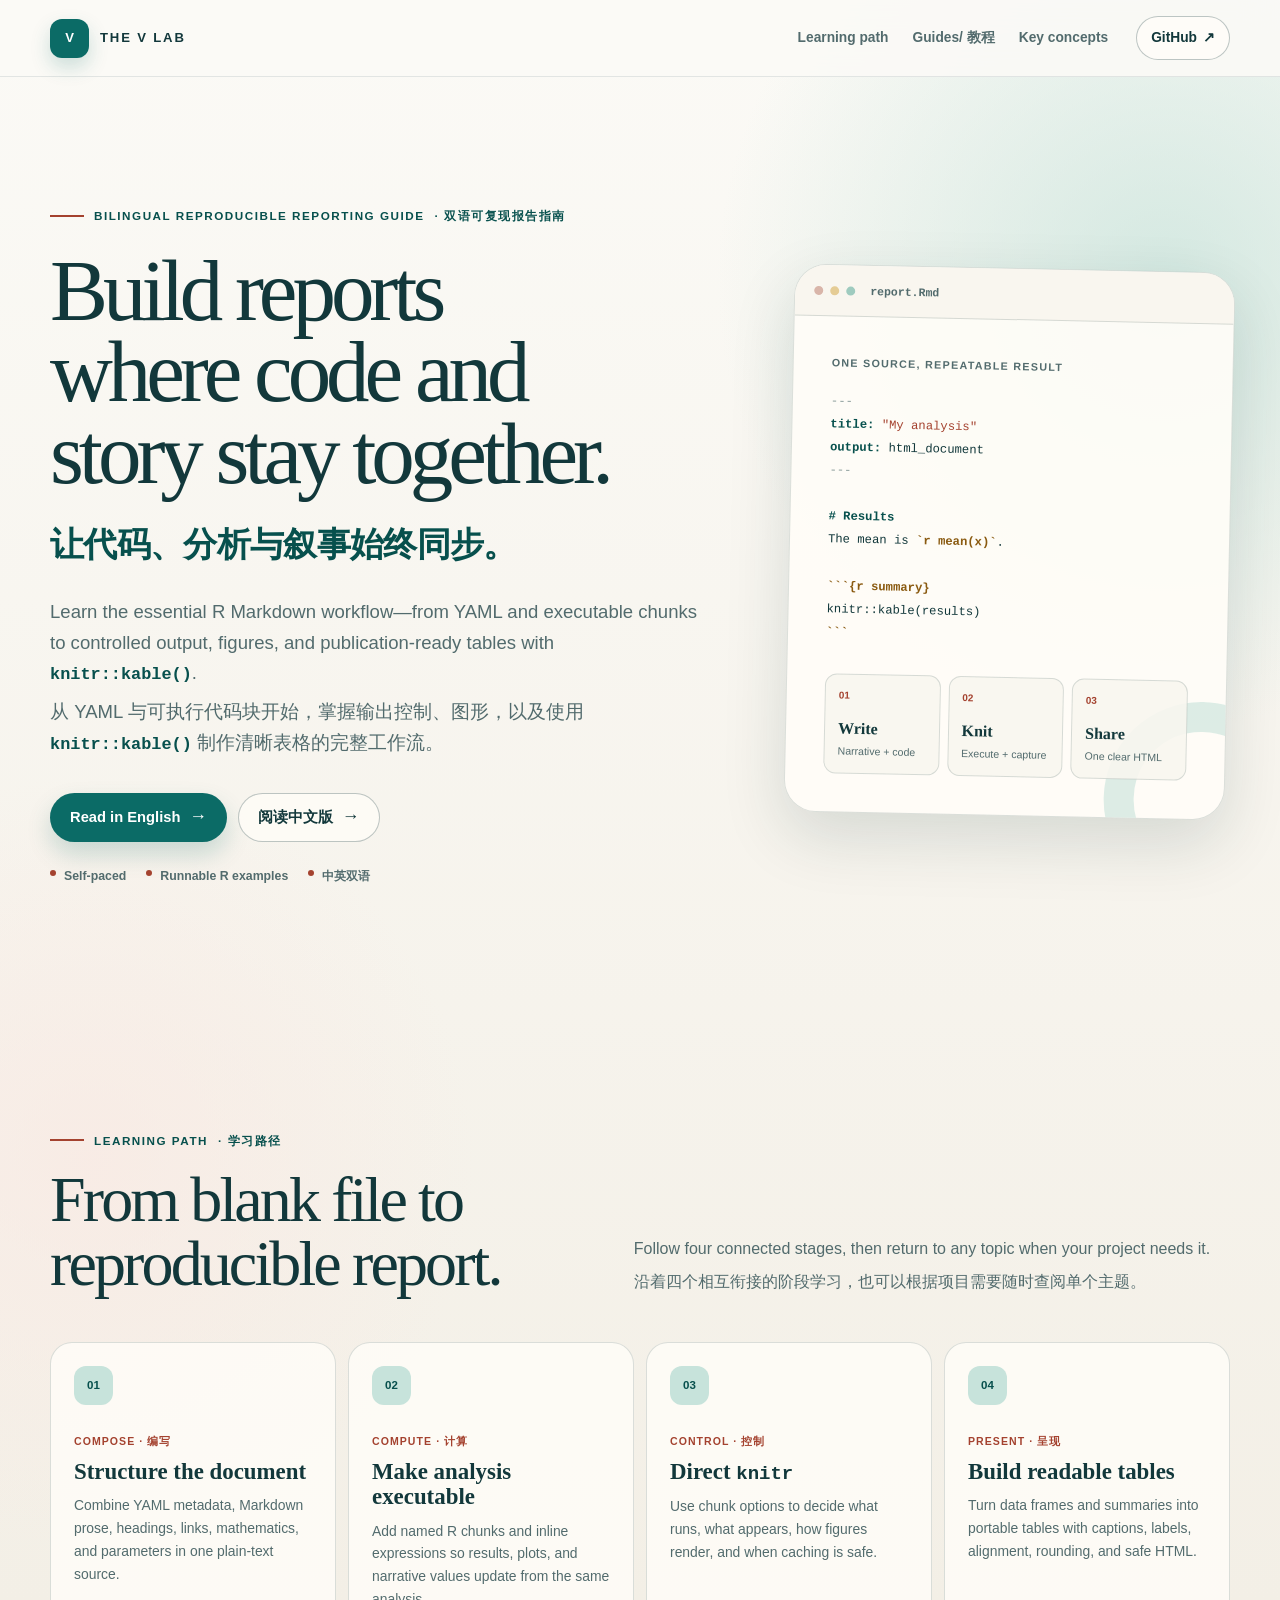
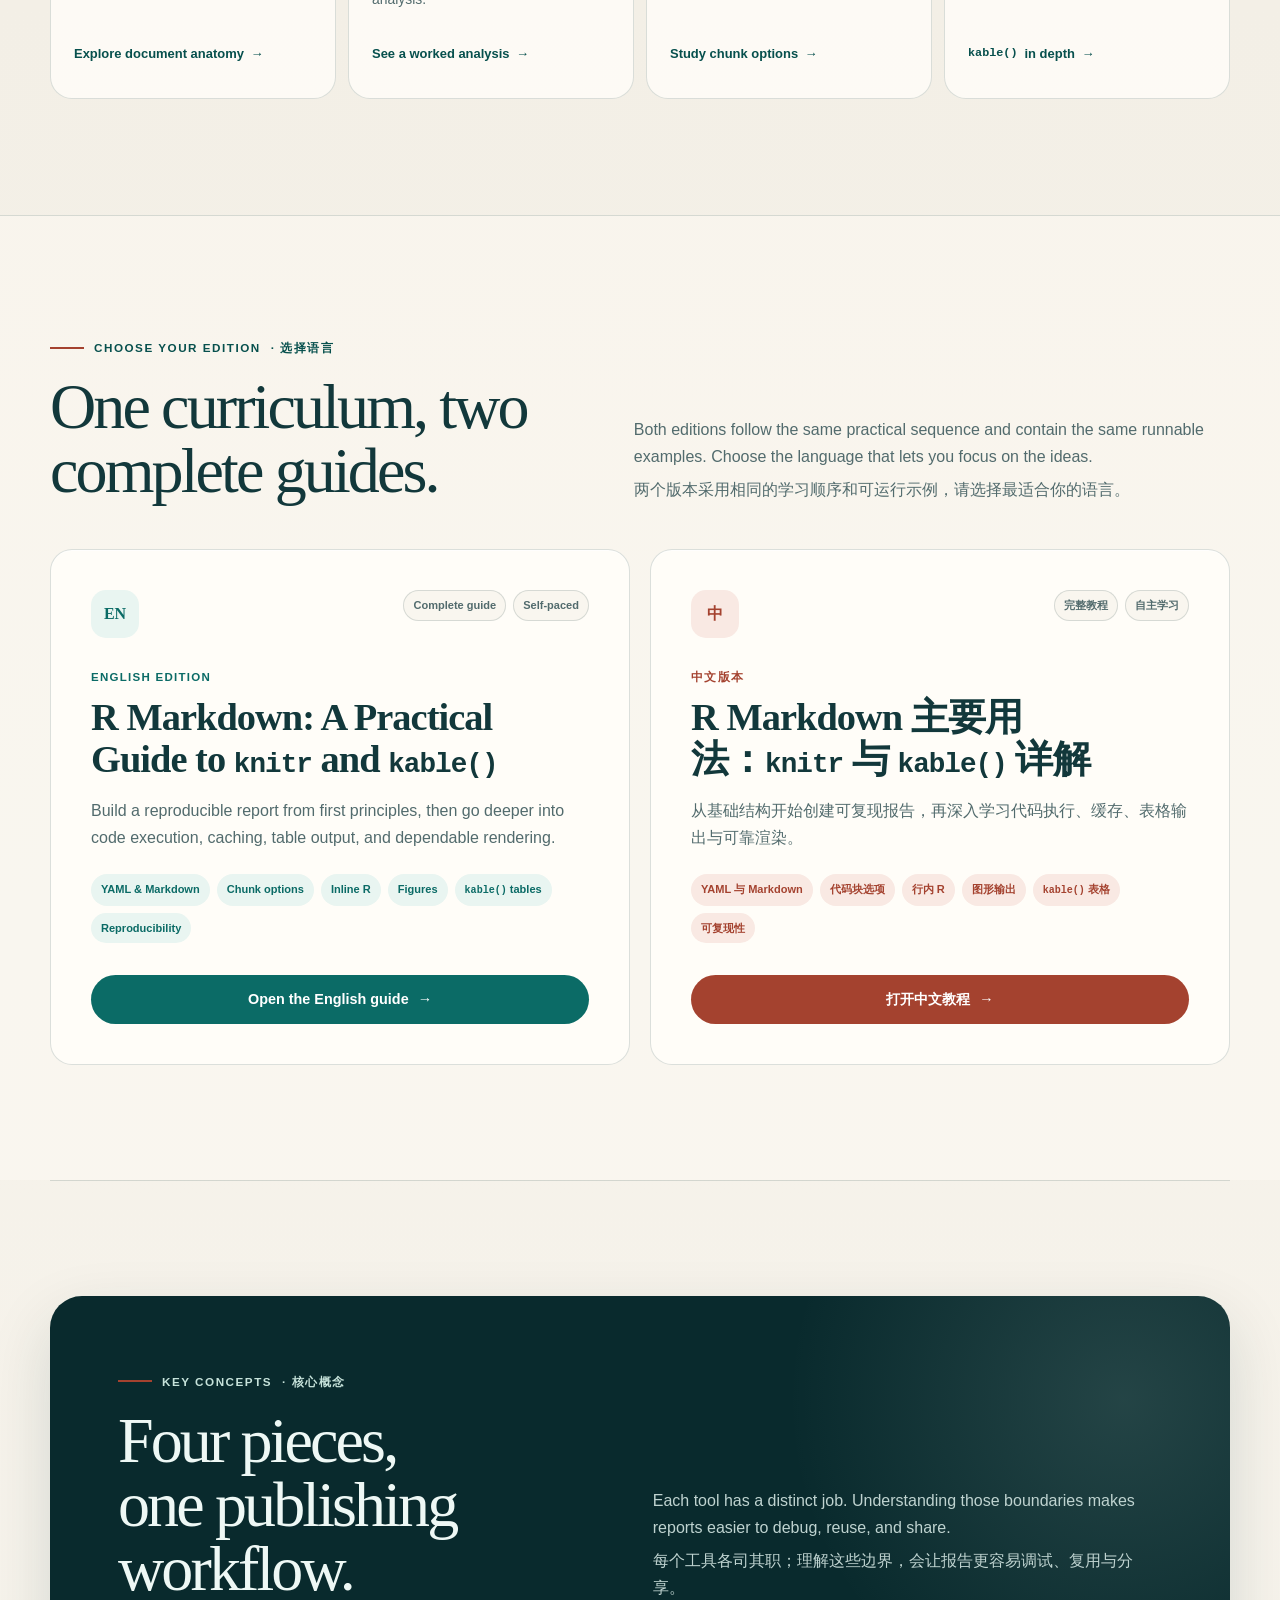
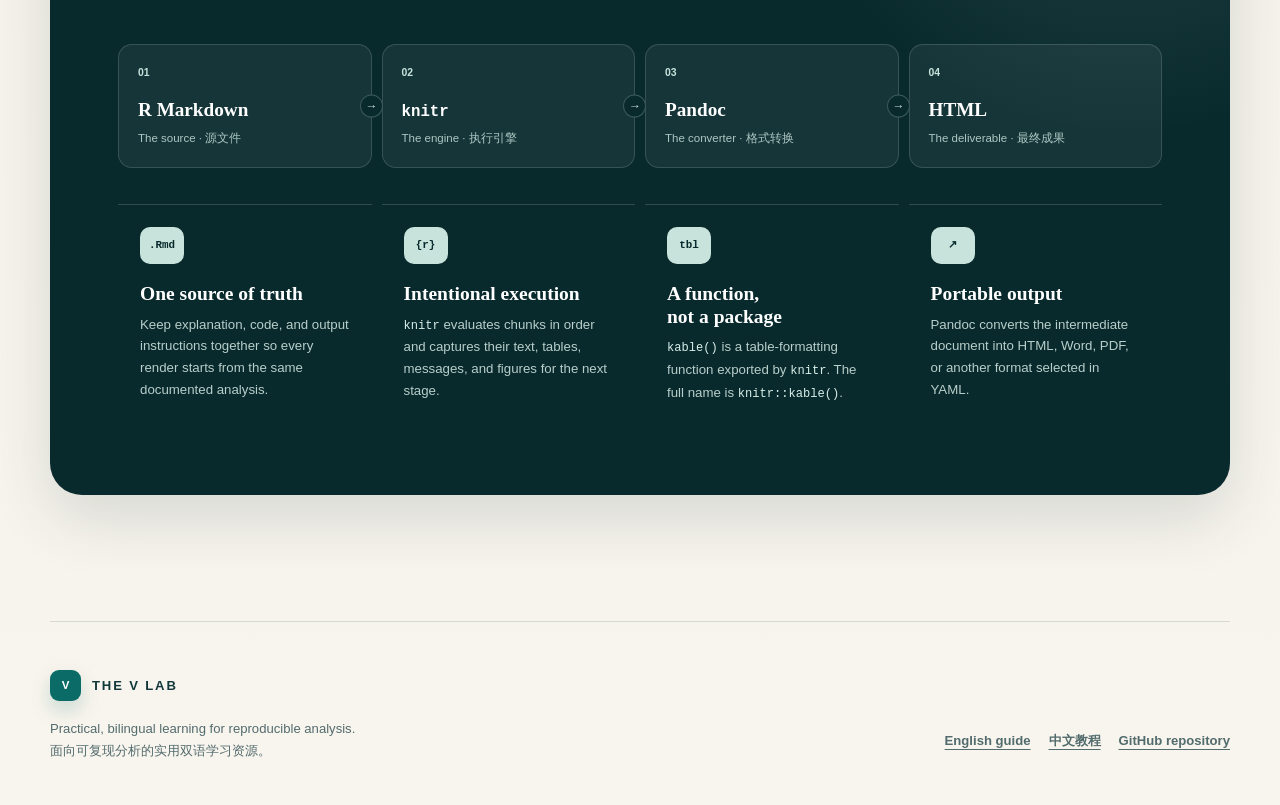
==== index.html @ 2155564f "Build bilingual R Markdown learning site" ====
<!doctype html>
<html lang="en">
<head>
  <meta charset="utf-8">
  <meta name="viewport" content="width=device-width, initial-scale=1">
  <meta name="description" content="A bilingual R Markdown learning hub from The V Lab, with practical guides to reproducible reports, knitr, and knitr::kable().">
  <meta name="theme-color" content="#12383b">
  <meta name="color-scheme" content="light">

  <link rel="canonical" href="https://laboratoirev.github.io/RMarkdown_Skills/">
  <link rel="stylesheet" href="styles.css">

  <meta property="og:type" content="website">
  <meta property="og:site_name" content="The V Lab">
  <meta property="og:title" content="R Markdown Learning Hub | The V Lab">
  <meta property="og:description" content="Learn to combine narrative, R code, results, figures, and clear tables in one reproducible report—in English or Chinese.">
  <meta property="og:url" content="https://laboratoirev.github.io/RMarkdown_Skills/">
  <meta property="og:image" content="https://laboratoirev.github.io/RMarkdown_Skills/og.png">
  <meta property="og:image:width" content="1200">
  <meta property="og:image:height" content="630">
  <meta property="og:image:alt" content="The V Lab R Markdown Learning Hub">

  <meta name="twitter:card" content="summary_large_image">
  <meta name="twitter:title" content="R Markdown Learning Hub | The V Lab">
  <meta name="twitter:description" content="A bilingual practical guide to R Markdown, knitr, and knitr::kable().">
  <meta name="twitter:image" content="https://laboratoirev.github.io/RMarkdown_Skills/og.png">

  <title>R Markdown Learning Hub | The V Lab</title>
</head>
<body>
  <a class="skip-link" href="#main-content">
    Skip to learning content <span lang="zh-CN">/ 跳到学习内容</span>
  </a>

  <div class="header-wrap">
    <header class="site-header shell">
      <a class="brand" href="index.html" aria-label="The V Lab R Markdown Learning Hub home" aria-current="page">
        <span class="brand-mark" aria-hidden="true">V</span>
        <span>The V Lab</span>
      </a>

      <nav class="main-nav" aria-label="Main navigation">
        <a href="#learning-path">Learning path</a>
        <a href="#guides">Guides <span lang="zh-CN">/ 教程</span></a>
        <a href="#concepts">Key concepts</a>
      </nav>

      <a class="repo-link" href="https://github.com/LaboratoireV/RMarkdown_Skills" aria-label="View the R Markdown Skills repository on GitHub">
        GitHub <span aria-hidden="true">↗</span>
      </a>
    </header>
  </div>

  <main id="main-content" tabindex="-1">
    <section class="hero shell" aria-labelledby="page-title">
      <div class="hero-copy-wrap">
        <p class="eyebrow">Bilingual reproducible reporting guide <span lang="zh-CN">· 双语可复现报告指南</span></p>
        <h1 id="page-title">Build reports where code and story stay together.</h1>
        <p class="hero-zh" lang="zh-CN">让代码、分析与叙事始终同步。</p>
        <p class="hero-copy">
          Learn the essential R Markdown workflow—from YAML and executable chunks to controlled output, figures, and publication-ready tables with <code>knitr::kable()</code>.
          <span lang="zh-CN">从 YAML 与可执行代码块开始，掌握输出控制、图形，以及使用 <code>knitr::kable()</code> 制作清晰表格的完整工作流。</span>
        </p>

        <div class="hero-actions" aria-label="Choose a guide language">
          <a class="button button-primary" href="r_markdown_guide_en.html" hreflang="en">
            Read in English <span class="arrow" aria-hidden="true">→</span>
          </a>
          <a class="button button-secondary" href="r_markdown_guide_zh.html" hreflang="zh-CN" lang="zh-CN">
            阅读中文版 <span class="arrow" aria-hidden="true">→</span>
          </a>
        </div>

        <ul class="hero-notes" aria-label="Guide highlights">
          <li>Self-paced</li>
          <li>Runnable R examples</li>
          <li><span lang="zh-CN">中英双语</span></li>
        </ul>
      </div>

      <aside class="document-preview" aria-label="An R Markdown document moving from source to finished report">
        <div class="preview-toolbar" aria-hidden="true">
          <span></span><span></span><span></span>
          <strong>report.Rmd</strong>
        </div>
        <div class="preview-body">
          <p class="preview-label">ONE SOURCE, REPEATABLE RESULT</p>
          <pre aria-label="Example R Markdown source"><code><span class="code-muted">---</span>
<span class="code-key">title:</span> <span class="code-value">"My analysis"</span>
<span class="code-key">output:</span> html_document
<span class="code-muted">---</span>

<span class="code-heading"># Results</span>
The mean is <span class="code-inline">`r mean(x)`</span>.

<span class="code-chunk">```{r summary}</span>
knitr::kable(results)
<span class="code-chunk">```</span></code></pre>

          <ol class="render-route" aria-label="Rendering workflow">
            <li><span>01</span><strong>Write</strong><small>Narrative + code</small></li>
            <li><span>02</span><strong>Knit</strong><small>Execute + capture</small></li>
            <li><span>03</span><strong>Share</strong><small>One clear HTML</small></li>
          </ol>
        </div>
      </aside>
    </section>

    <section class="section shell" id="learning-path" aria-labelledby="path-title">
      <div class="section-intro">
        <div>
          <p class="section-kicker">Learning path <span lang="zh-CN">· 学习路径</span></p>
          <h2 id="path-title">From blank file to reproducible report.</h2>
        </div>
        <p>
          Follow four connected stages, then return to any topic when your project needs it.
          <span lang="zh-CN">沿着四个相互衔接的阶段学习，也可以根据项目需要随时查阅单个主题。</span>
        </p>
      </div>

      <ol class="path-grid">
        <li class="path-step">
          <span class="step-number">01</span>
          <p class="step-action">Compose <span lang="zh-CN">· 编写</span></p>
          <h3>Structure the document</h3>
          <p>Combine YAML metadata, Markdown prose, headings, links, mathematics, and parameters in one plain-text source.</p>
          <a class="step-link" href="r_markdown_guide_en.html#anatomy-of-an-.rmd-file">Explore document anatomy <span aria-hidden="true">→</span></a>
        </li>

        <li class="path-step">
          <span class="step-number">02</span>
          <p class="step-action">Compute <span lang="zh-CN">· 计算</span></p>
          <h3>Make analysis executable</h3>
          <p>Add named R chunks and inline expressions so results, plots, and narrative values update from the same analysis.</p>
          <a class="step-link" href="r_markdown_guide_en.html#a-small-reproducible-analysis">See a worked analysis <span aria-hidden="true">→</span></a>
        </li>

        <li class="path-step">
          <span class="step-number">03</span>
          <p class="step-action">Control <span lang="zh-CN">· 控制</span></p>
          <h3>Direct <code>knitr</code></h3>
          <p>Use chunk options to decide what runs, what appears, how figures render, and when caching is safe.</p>
          <a class="step-link" href="r_markdown_guide_en.html#knitr-in-depth">Study chunk options <span aria-hidden="true">→</span></a>
        </li>

        <li class="path-step">
          <span class="step-number">04</span>
          <p class="step-action">Present <span lang="zh-CN">· 呈现</span></p>
          <h3>Build readable tables</h3>
          <p>Turn data frames and summaries into portable tables with captions, labels, alignment, rounding, and safe HTML.</p>
          <a class="step-link" href="r_markdown_guide_en.html#knitrkable-in-depth"><code>kable()</code> in depth <span aria-hidden="true">→</span></a>
        </li>
      </ol>
    </section>

    <section class="section guide-section" id="guides" aria-labelledby="guides-title">
      <div class="shell">
        <div class="section-intro">
          <div>
            <p class="section-kicker">Choose your edition <span lang="zh-CN">· 选择语言</span></p>
            <h2 id="guides-title">One curriculum, two complete guides.</h2>
          </div>
          <p>
            Both editions follow the same practical sequence and contain the same runnable examples. Choose the language that lets you focus on the ideas.
            <span lang="zh-CN">两个版本采用相同的学习顺序和可运行示例，请选择最适合你的语言。</span>
          </p>
        </div>

        <div class="guide-grid">
          <article class="guide-card guide-card-en">
            <div class="guide-topline">
              <span class="guide-language" aria-hidden="true">EN</span>
              <div class="guide-meta">
                <span>Complete guide</span>
                <span>Self-paced</span>
              </div>
            </div>
            <p class="guide-overline">English edition</p>
            <h3>R Markdown: A Practical Guide to <code>knitr</code> and <code>kable()</code></h3>
            <p class="guide-description">Build a reproducible report from first principles, then go deeper into code execution, caching, table output, and dependable rendering.</p>
            <ul class="topic-list" aria-label="English guide topics">
              <li>YAML &amp; Markdown</li>
              <li>Chunk options</li>
              <li>Inline R</li>
              <li>Figures</li>
              <li><code>kable()</code> tables</li>
              <li>Reproducibility</li>
            </ul>
            <a class="guide-link" href="r_markdown_guide_en.html" hreflang="en">
              Open the English guide <span aria-hidden="true">→</span>
            </a>
          </article>

          <article class="guide-card guide-card-zh" lang="zh-CN">
            <div class="guide-topline">
              <span class="guide-language" aria-hidden="true">中</span>
              <div class="guide-meta">
                <span>完整教程</span>
                <span>自主学习</span>
              </div>
            </div>
            <p class="guide-overline">中文版本</p>
            <h3>R Markdown 主要用法：<code>knitr</code> 与 <code>kable()</code> 详解</h3>
            <p class="guide-description">从基础结构开始创建可复现报告，再深入学习代码执行、缓存、表格输出与可靠渲染。</p>
            <ul class="topic-list" aria-label="中文教程主题">
              <li>YAML 与 Markdown</li>
              <li>代码块选项</li>
              <li>行内 R</li>
              <li>图形输出</li>
              <li><code>kable()</code> 表格</li>
              <li>可复现性</li>
            </ul>
            <a class="guide-link" href="r_markdown_guide_zh.html" hreflang="zh-CN">
              打开中文教程 <span aria-hidden="true">→</span>
            </a>
          </article>
        </div>
      </div>
    </section>

    <section class="section shell concepts-wrap" id="concepts" aria-labelledby="concepts-title">
      <div class="concepts-panel">
        <div class="concepts-header">
          <div>
            <p class="section-kicker section-kicker-light">Key concepts <span lang="zh-CN">· 核心概念</span></p>
            <h2 id="concepts-title">Four pieces, one publishing workflow.</h2>
          </div>
          <p>
            Each tool has a distinct job. Understanding those boundaries makes reports easier to debug, reuse, and share.
            <span lang="zh-CN">每个工具各司其职；理解这些边界，会让报告更容易调试、复用与分享。</span>
          </p>
        </div>

        <ol class="concept-flow" aria-label="R Markdown publishing pipeline">
          <li>
            <span class="concept-number">01</span>
            <strong>R Markdown</strong>
            <small>The source <span lang="zh-CN">· 源文件</span></small>
          </li>
          <li>
            <span class="concept-number">02</span>
            <strong><code>knitr</code></strong>
            <small>The engine <span lang="zh-CN">· 执行引擎</span></small>
          </li>
          <li>
            <span class="concept-number">03</span>
            <strong>Pandoc</strong>
            <small>The converter <span lang="zh-CN">· 格式转换</span></small>
          </li>
          <li>
            <span class="concept-number">04</span>
            <strong>HTML</strong>
            <small>The deliverable <span lang="zh-CN">· 最终成果</span></small>
          </li>
        </ol>

        <div class="concept-grid">
          <article class="concept-card">
            <span class="concept-symbol" aria-hidden="true">.Rmd</span>
            <h3>One source of truth</h3>
            <p>Keep explanation, code, and output instructions together so every render starts from the same documented analysis.</p>
          </article>
          <article class="concept-card">
            <span class="concept-symbol" aria-hidden="true">{r}</span>
            <h3>Intentional execution</h3>
            <p><code>knitr</code> evaluates chunks in order and captures their text, tables, messages, and figures for the next stage.</p>
          </article>
          <article class="concept-card">
            <span class="concept-symbol" aria-hidden="true">tbl</span>
            <h3>A function, not a package</h3>
            <p><code>kable()</code> is a table-formatting function exported by <code>knitr</code>. The full name is <code>knitr::kable()</code>.</p>
          </article>
          <article class="concept-card">
            <span class="concept-symbol" aria-hidden="true">↗</span>
            <h3>Portable output</h3>
            <p>Pandoc converts the intermediate document into HTML, Word, PDF, or another format selected in YAML.</p>
          </article>
        </div>
      </div>
    </section>
  </main>

  <footer class="site-footer shell">
    <div>
      <a class="footer-brand" href="index.html" aria-label="The V Lab R Markdown Learning Hub home">
        <span class="brand-mark brand-mark-small" aria-hidden="true">V</span>
        <span>The V Lab</span>
      </a>
      <p>Practical, bilingual learning for reproducible analysis.</p>
      <p lang="zh-CN">面向可复现分析的实用双语学习资源。</p>
    </div>
    <nav class="footer-links" aria-label="Footer navigation">
      <a href="r_markdown_guide_en.html" hreflang="en">English guide</a>
      <a href="r_markdown_guide_zh.html" hreflang="zh-CN" lang="zh-CN">中文教程</a>
      <a href="https://github.com/LaboratoireV/RMarkdown_Skills">GitHub repository</a>
    </nav>
  </footer>
</body>
</html>
---- styles.css ----
:root {
  --ink: #12383b;
  --ink-deep: #092a2d;
  --ink-soft: #526b6d;
  --paper: #f3efe6;
  --paper-deep: #e9e1d3;
  --surface: #fffdf8;
  --surface-soft: #f9f6ef;
  --teal: #0b6b66;
  --teal-dark: #07504d;
  --mint: #c7e3db;
  --mint-pale: #e9f5f1;
  --coral: #a4422f;
  --coral-pale: #f9e9e3;
  --gold: #8a5a10;
  --gold-pale: #f7edda;
  --focus: #c2410c;
  --line: rgba(18, 56, 59, 0.15);
  --line-strong: rgba(18, 56, 59, 0.28);
  --shadow-sm: 0 10px 28px rgba(15, 49, 52, 0.08);
  --shadow-lg: 0 24px 64px rgba(15, 49, 52, 0.14);
  --radius-sm: 14px;
  --radius-md: 22px;
  --radius-lg: 32px;
}

*,
*::before,
*::after {
  box-sizing: border-box;
}

html {
  scroll-behavior: smooth;
  scroll-padding-top: 96px;
}

body {
  margin: 0;
  color: var(--ink);
  background:
    radial-gradient(circle at 91% 7%, rgba(199, 227, 219, 0.74), transparent 28rem),
    radial-gradient(circle at 7% 29%, rgba(249, 233, 227, 0.72), transparent 24rem),
    linear-gradient(180deg, #fbfaf6 0%, var(--paper) 40%, #f8f5ee 100%);
  font-family: Inter, ui-sans-serif, -apple-system, BlinkMacSystemFont,
               "Segoe UI", "PingFang SC", "Hiragino Sans GB",
               "Microsoft YaHei", sans-serif;
  font-size: 16px;
  line-height: 1.65;
  -webkit-font-smoothing: antialiased;
}

a {
  color: inherit;
}

a:focus-visible {
  outline: 3px solid var(--focus);
  outline-offset: 4px;
}

main:focus {
  outline: none;
}

h1,
h2,
h3,
p,
pre {
  margin-top: 0;
}

h1,
h2,
h3 {
  text-wrap: balance;
}

code {
  font-family: "SFMono-Regular", Consolas, "Liberation Mono", monospace;
  font-size: 0.91em;
}

.skip-link {
  position: fixed;
  z-index: 100;
  top: 12px;
  left: 12px;
  padding: 10px 15px;
  border-radius: 9px;
  color: #fff;
  background: var(--ink-deep);
  font-weight: 850;
  text-decoration: none;
  transform: translateY(-170%);
  transition: transform 140ms ease;
}

.skip-link:focus {
  transform: translateY(0);
}

.shell {
  width: min(1180px, calc(100% - 40px));
  margin-inline: auto;
}

.header-wrap {
  position: sticky;
  z-index: 30;
  top: 0;
  border-bottom: 1px solid rgba(18, 56, 59, 0.10);
  background: rgba(251, 250, 246, 0.89);
  backdrop-filter: blur(18px);
  -webkit-backdrop-filter: blur(18px);
}

.site-header {
  display: flex;
  min-height: 76px;
  align-items: center;
  gap: 28px;
}

.brand,
.footer-brand {
  display: inline-flex;
  min-height: 44px;
  flex: 0 0 auto;
  align-items: center;
  gap: 11px;
  font-size: 0.82rem;
  font-weight: 900;
  letter-spacing: 0.14em;
  text-decoration: none;
  text-transform: uppercase;
}

.brand-mark {
  display: grid;
  width: 39px;
  height: 39px;
  place-items: center;
  border-radius: 12px;
  color: #fff;
  background: var(--teal);
  box-shadow: 0 9px 20px rgba(11, 107, 102, 0.20);
  letter-spacing: 0;
}

.main-nav {
  display: flex;
  align-items: center;
  gap: 24px;
  margin-left: auto;
}

.main-nav a {
  display: inline-flex;
  min-height: 44px;
  align-items: center;
  color: var(--ink-soft);
  font-size: 0.86rem;
  font-weight: 780;
  text-decoration: none;
  white-space: nowrap;
}

.main-nav a:hover {
  color: var(--teal-dark);
}

.repo-link {
  display: inline-flex;
  min-height: 44px;
  flex: 0 0 auto;
  align-items: center;
  gap: 6px;
  padding: 8px 14px;
  border: 1px solid var(--line-strong);
  border-radius: 999px;
  background: rgba(255, 253, 248, 0.75);
  font-size: 0.86rem;
  font-weight: 800;
  text-decoration: none;
}

.repo-link:hover {
  border-color: rgba(11, 107, 102, 0.50);
  background: var(--surface);
}

.hero {
  display: grid;
  grid-template-columns: minmax(0, 1.15fr) minmax(360px, 0.78fr);
  gap: clamp(48px, 7vw, 96px);
  align-items: center;
  min-height: 720px;
  padding-block: clamp(72px, 10vw, 122px);
}

.hero-copy-wrap {
  position: relative;
  z-index: 1;
}

.eyebrow,
.section-kicker {
  display: inline-flex;
  align-items: center;
  gap: 10px;
  margin-bottom: 24px;
  color: var(--teal-dark);
  font-size: 0.73rem;
  font-weight: 900;
  letter-spacing: 0.13em;
  text-transform: uppercase;
}

.eyebrow::before,
.section-kicker::before {
  width: 34px;
  height: 2px;
  flex: 0 0 auto;
  content: "";
  background: var(--coral);
}

h1 {
  max-width: 850px;
  margin-bottom: 22px;
  font-family: Georgia, "Times New Roman", "Songti SC", serif;
  font-size: clamp(3.5rem, 6.8vw, 6.5rem);
  font-weight: 500;
  letter-spacing: -0.058em;
  line-height: 0.94;
}

.hero-zh {
  margin-bottom: 24px;
  color: var(--teal-dark);
  font-family: Georgia, "Songti SC", "STSong", serif;
  font-size: clamp(1.45rem, 2.8vw, 2.12rem);
  font-weight: 600;
  letter-spacing: -0.02em;
}

.hero-copy {
  max-width: 740px;
  margin-bottom: 34px;
  color: var(--ink-soft);
  font-size: clamp(1.01rem, 1.65vw, 1.16rem);
}

.hero-copy span {
  display: block;
  margin-top: 8px;
}

.hero-copy code {
  color: var(--teal-dark);
  font-weight: 700;
}

.hero-actions {
  display: flex;
  flex-wrap: wrap;
  gap: 11px;
}

.button {
  display: inline-flex;
  min-height: 49px;
  align-items: center;
  justify-content: center;
  gap: 9px;
  padding: 11px 19px;
  border: 1px solid transparent;
  border-radius: 999px;
  font-size: 0.92rem;
  font-weight: 850;
  text-decoration: none;
  transition: transform 160ms ease, box-shadow 160ms ease, background 160ms ease;
}

.button:hover {
  transform: translateY(-2px);
}

.button-primary {
  color: #fff;
  background: var(--teal);
  box-shadow: 0 12px 24px rgba(11, 107, 102, 0.20);
}

.button-primary:hover {
  background: var(--teal-dark);
}

.button-secondary {
  border-color: var(--line-strong);
  background: rgba(255, 253, 248, 0.78);
}

.button-secondary:hover {
  background: var(--surface);
  box-shadow: var(--shadow-sm);
}

.arrow {
  font-size: 1.2em;
  line-height: 1;
}

.hero-notes {
  display: flex;
  flex-wrap: wrap;
  gap: 8px 20px;
  margin: 24px 0 0;
  padding: 0;
  color: var(--ink-soft);
  font-size: 0.77rem;
  font-weight: 760;
  list-style: none;
}

.hero-notes li {
  position: relative;
  padding-left: 14px;
}

.hero-notes li::before {
  position: absolute;
  top: 0.62em;
  left: 0;
  width: 6px;
  height: 6px;
  border-radius: 50%;
  content: "";
  background: var(--coral);
  transform: translateY(-50%);
}

.document-preview {
  position: relative;
  overflow: hidden;
  border: 1px solid var(--line);
  border-radius: var(--radius-lg);
  background: rgba(255, 253, 248, 0.90);
  box-shadow: var(--shadow-lg);
  transform: rotate(1.2deg);
}

.document-preview::after {
  position: absolute;
  right: -75px;
  bottom: -78px;
  width: 195px;
  height: 195px;
  border: 30px solid var(--mint);
  border-radius: 50%;
  content: "";
  opacity: 0.60;
  pointer-events: none;
}

.preview-toolbar {
  display: flex;
  height: 51px;
  align-items: center;
  gap: 7px;
  padding: 0 19px;
  border-bottom: 1px solid var(--line);
  background: var(--surface-soft);
}

.preview-toolbar span {
  width: 9px;
  height: 9px;
  border-radius: 50%;
  background: #d9b5a9;
}

.preview-toolbar span:nth-child(2) {
  background: #e5cc95;
}

.preview-toolbar span:nth-child(3) {
  background: #9fcbbf;
}

.preview-toolbar strong {
  margin-left: 8px;
  color: var(--ink-soft);
  font-family: "SFMono-Regular", Consolas, monospace;
  font-size: 0.72rem;
  font-weight: 750;
}

.preview-body {
  position: relative;
  z-index: 1;
  padding: clamp(26px, 4vw, 38px);
}

.preview-label {
  margin-bottom: 17px;
  color: var(--ink-soft);
  font-size: 0.67rem;
  font-weight: 900;
  letter-spacing: 0.12em;
}

.preview-body pre {
  margin-bottom: 30px;
  overflow-x: auto;
  color: var(--ink);
  font-size: clamp(0.72rem, 1.3vw, 0.84rem);
  line-height: 1.72;
  white-space: pre-wrap;
}

.code-muted {
  color: #889a99;
}

.code-key,
.code-heading {
  color: var(--teal-dark);
  font-weight: 800;
}

.code-value {
  color: var(--coral);
}

.code-inline,
.code-chunk {
  color: var(--gold);
  font-weight: 700;
}

.render-route {
  display: grid;
  grid-template-columns: repeat(3, minmax(0, 1fr));
  gap: 8px;
  margin: 0;
  padding: 0;
  list-style: none;
}

.render-route li {
  min-width: 0;
  padding: 13px;
  border: 1px solid var(--line);
  border-radius: 12px;
  background: rgba(249, 246, 239, 0.88);
}

.render-route span,
.render-route strong,
.render-route small {
  display: block;
}

.render-route span {
  margin-bottom: 12px;
  color: var(--coral);
  font-size: 0.62rem;
  font-weight: 900;
}

.render-route strong {
  font-family: Georgia, "Times New Roman", serif;
  font-size: 1rem;
}

.render-route small {
  overflow: hidden;
  color: var(--ink-soft);
  font-size: 0.66rem;
  text-overflow: ellipsis;
  white-space: nowrap;
}

.section {
  padding-block: clamp(78px, 9vw, 118px);
}

.section + .section {
  border-top: 1px solid var(--line);
}

.section-intro {
  display: grid;
  grid-template-columns: minmax(280px, 0.92fr) minmax(0, 1.08fr);
  gap: clamp(28px, 6vw, 76px);
  align-items: end;
  margin-bottom: 46px;
}

.section-kicker {
  margin-bottom: 18px;
}

.section-intro h2,
.concepts-header h2 {
  margin: 0;
  font-family: Georgia, "Times New Roman", "Songti SC", serif;
  font-size: clamp(2.35rem, 5vw, 4.35rem);
  font-weight: 500;
  letter-spacing: -0.045em;
  line-height: 1;
}

.section-intro > p {
  max-width: 650px;
  margin: 0;
  color: var(--ink-soft);
}

.section-intro > p span,
.concepts-header > p span {
  display: block;
  margin-top: 7px;
}

.path-grid {
  display: grid;
  grid-template-columns: repeat(4, minmax(0, 1fr));
  gap: 12px;
  margin: 0;
  padding: 0;
  list-style: none;
}

.path-step {
  display: flex;
  min-height: 340px;
  flex-direction: column;
  padding: 23px;
  border: 1px solid var(--line);
  border-radius: var(--radius-md);
  background: rgba(255, 253, 248, 0.82);
  transition: transform 160ms ease, border-color 160ms ease, box-shadow 160ms ease;
}

.path-step:hover,
.path-step:focus-within {
  border-color: rgba(11, 107, 102, 0.42);
  box-shadow: var(--shadow-sm);
  transform: translateY(-3px);
}

.step-number {
  display: grid;
  width: 39px;
  height: 39px;
  margin-bottom: 28px;
  place-items: center;
  border-radius: 12px;
  color: var(--teal-dark);
  background: var(--mint);
  font-size: 0.72rem;
  font-weight: 900;
}

.step-action {
  margin-bottom: 9px;
  color: var(--coral);
  font-size: 0.66rem;
  font-weight: 900;
  letter-spacing: 0.10em;
  text-transform: uppercase;
}

.path-step h3 {
  margin-bottom: 10px;
  font-family: Georgia, "Times New Roman", "Songti SC", serif;
  font-size: 1.43rem;
  font-weight: 600;
  line-height: 1.1;
}

.path-step h3 code {
  font-size: 0.83em;
}

.path-step > p:not(.step-action) {
  margin-bottom: 20px;
  color: var(--ink-soft);
  font-size: 0.87rem;
}

.step-link {
  display: inline-flex;
  min-height: 44px;
  align-items: center;
  gap: 7px;
  margin-top: auto;
  color: var(--teal-dark);
  font-size: 0.81rem;
  font-weight: 850;
  text-decoration: none;
}

.step-link:hover {
  text-decoration: underline;
  text-decoration-thickness: 2px;
  text-underline-offset: 4px;
}

.guide-section {
  background: rgba(255, 253, 248, 0.38);
}

.guide-grid {
  display: grid;
  grid-template-columns: repeat(2, minmax(0, 1fr));
  gap: 20px;
}

.guide-card {
  --guide-accent: var(--teal);
  --guide-pale: var(--mint-pale);
  display: flex;
  min-height: 500px;
  flex-direction: column;
  padding: clamp(27px, 4vw, 40px);
  border: 1px solid var(--line);
  border-radius: var(--radius-md);
  background: var(--surface);
  box-shadow: 0 1px 0 rgba(255, 255, 255, 0.70) inset;
  transition: transform 180ms ease, box-shadow 180ms ease, border-color 180ms ease;
}

.guide-card-zh {
  --guide-accent: var(--coral);
  --guide-pale: var(--coral-pale);
}

.guide-card:hover,
.guide-card:focus-within {
  border-color: var(--guide-accent);
  box-shadow: var(--shadow-lg);
  transform: translateY(-4px);
}

.guide-topline {
  display: flex;
  align-items: flex-start;
  justify-content: space-between;
  gap: 16px;
  margin-bottom: 30px;
}

.guide-language {
  display: grid;
  width: 48px;
  height: 48px;
  flex: 0 0 auto;
  place-items: center;
  border-radius: 15px;
  color: var(--guide-accent);
  background: var(--guide-pale);
  font-family: Georgia, "Times New Roman", "Songti SC", serif;
  font-size: 1rem;
  font-weight: 800;
}

.guide-meta {
  display: flex;
  flex-wrap: wrap;
  justify-content: flex-end;
  gap: 7px;
}

.guide-meta span,
.topic-list li {
  padding: 5px 9px;
  border: 1px solid var(--line);
  border-radius: 999px;
  color: var(--ink-soft);
  background: var(--surface-soft);
  font-size: 0.69rem;
  font-weight: 800;
  white-space: nowrap;
}

.guide-overline {
  margin-bottom: 10px;
  color: var(--guide-accent);
  font-size: 0.72rem;
  font-weight: 900;
  letter-spacing: 0.11em;
  text-transform: uppercase;
}

.guide-card h3 {
  max-width: 540px;
  margin-bottom: 18px;
  font-family: Georgia, "Times New Roman", "Songti SC", serif;
  font-size: clamp(1.75rem, 3vw, 2.46rem);
  font-weight: 600;
  letter-spacing: -0.025em;
  line-height: 1.08;
}

.guide-card h3 code {
  font-size: 0.72em;
}

.guide-description {
  margin-bottom: 23px;
  color: var(--ink-soft);
}

.topic-list {
  display: flex;
  flex-wrap: wrap;
  gap: 7px;
  margin: 0 0 32px;
  padding: 0;
  list-style: none;
}

.topic-list li {
  color: var(--guide-accent);
  background: var(--guide-pale);
  border-color: transparent;
}

.guide-link {
  display: inline-flex;
  min-height: 49px;
  align-items: center;
  justify-content: center;
  gap: 9px;
  margin-top: auto;
  padding: 11px 19px;
  border-radius: 999px;
  color: #fff;
  background: var(--guide-accent);
  font-size: 0.9rem;
  font-weight: 850;
  text-decoration: none;
  transition: filter 160ms ease, transform 160ms ease;
}

.guide-link:hover {
  filter: brightness(0.90);
  transform: translateY(-2px);
}

.concepts-wrap {
  padding-bottom: clamp(84px, 10vw, 126px);
}

.concepts-panel {
  padding: clamp(38px, 6vw, 68px);
  border-radius: var(--radius-lg);
  color: #eef8f5;
  background:
    radial-gradient(circle at 91% 13%, rgba(199, 227, 219, 0.14), transparent 21rem),
    var(--ink-deep);
  box-shadow: var(--shadow-lg);
}

.concepts-header {
  display: grid;
  grid-template-columns: minmax(280px, 0.95fr) minmax(0, 1.05fr);
  gap: clamp(28px, 6vw, 74px);
  align-items: end;
}

.section-kicker-light {
  color: var(--mint);
}

.concepts-header h2 {
  max-width: 610px;
}

.concepts-header > p {
  max-width: 650px;
  margin: 0;
  color: #bfd3d0;
}

.concept-flow {
  display: grid;
  grid-template-columns: repeat(4, minmax(0, 1fr));
  gap: 10px;
  margin: 43px 0 36px;
  padding: 0;
  list-style: none;
}

.concept-flow li {
  position: relative;
  min-width: 0;
  padding: 19px;
  border: 1px solid rgba(238, 248, 245, 0.15);
  border-radius: var(--radius-sm);
  background: rgba(255, 255, 255, 0.055);
}

.concept-flow li:not(:last-child)::after {
  position: absolute;
  z-index: 2;
  top: 50%;
  right: -12px;
  width: 23px;
  height: 23px;
  border: 1px solid rgba(238, 248, 245, 0.22);
  border-radius: 50%;
  color: var(--mint);
  background: var(--ink-deep);
  content: "→";
  font-size: 0.76rem;
  line-height: 21px;
  text-align: center;
  transform: translateY(-50%);
}

.concept-number,
.concept-flow strong,
.concept-flow small {
  display: block;
}

.concept-number {
  margin-bottom: 13px;
  color: var(--mint);
  font-size: 0.65rem;
  font-weight: 900;
}

.concept-flow strong {
  color: #fff;
  font-family: Georgia, "Times New Roman", serif;
  font-size: 1.2rem;
  font-weight: 600;
}

.concept-flow strong code {
  font-size: 0.82em;
}

.concept-flow small {
  margin-top: 3px;
  color: #adc7c3;
  font-size: 0.72rem;
}

.concept-grid {
  display: grid;
  grid-template-columns: repeat(4, minmax(0, 1fr));
  gap: 10px;
}

.concept-card {
  padding: 22px;
  border-top: 1px solid rgba(238, 248, 245, 0.16);
}

.concept-symbol {
  display: inline-grid;
  min-width: 44px;
  height: 37px;
  margin-bottom: 19px;
  padding-inline: 8px;
  place-items: center;
  border-radius: 10px;
  color: var(--ink-deep);
  background: var(--mint);
  font-family: "SFMono-Regular", Consolas, monospace;
  font-size: 0.68rem;
  font-weight: 900;
}

.concept-card h3 {
  margin-bottom: 8px;
  color: #fff;
  font-family: Georgia, "Times New Roman", "Songti SC", serif;
  font-size: 1.22rem;
  font-weight: 600;
  line-height: 1.15;
}

.concept-card p {
  margin-bottom: 0;
  color: #b8ceca;
  font-size: 0.83rem;
}

.concept-card code {
  color: #d8eee8;
}

.site-footer {
  display: grid;
  grid-template-columns: minmax(0, 1fr) auto;
  gap: 30px;
  align-items: end;
  padding-block: 42px;
  border-top: 1px solid var(--line);
  color: var(--ink-soft);
  font-size: 0.82rem;
}

.footer-brand {
  margin-bottom: 10px;
  color: var(--ink);
}

.brand-mark-small {
  width: 31px;
  height: 31px;
  border-radius: 9px;
  font-size: 0.72rem;
}

.site-footer p {
  margin-bottom: 1px;
}

.footer-links {
  display: flex;
  flex-wrap: wrap;
  justify-content: flex-end;
  gap: 18px;
}

.footer-links a {
  display: inline-flex;
  min-height: 44px;
  align-items: center;
  font-weight: 750;
  text-underline-offset: 4px;
}

.footer-links a:hover {
  color: var(--teal-dark);
}

@media (max-width: 1060px) {
  .hero {
    grid-template-columns: 1fr;
    min-height: auto;
  }

  .hero-copy-wrap {
    max-width: 900px;
  }

  .document-preview {
    width: min(100%, 720px);
    transform: none;
  }

  .path-grid,
  .concept-grid {
    grid-template-columns: repeat(2, minmax(0, 1fr));
  }

  .path-step {
    min-height: 300px;
  }
}

@media (max-width: 820px) {
  html {
    scroll-padding-top: 132px;
  }

  .site-header {
    flex-wrap: wrap;
    gap: 8px 16px;
    padding-block: 12px;
  }

  .main-nav {
    width: 100%;
    order: 3;
    justify-content: space-between;
    gap: 14px;
    margin-left: 0;
    padding-top: 8px;
    overflow-x: auto;
    border-top: 1px solid var(--line);
  }

  .repo-link {
    margin-left: auto;
  }

  .section-intro,
  .concepts-header {
    grid-template-columns: 1fr;
    align-items: start;
  }

  .guide-grid {
    grid-template-columns: 1fr;
  }

  .guide-card {
    min-height: auto;
  }

  .concept-flow {
    grid-template-columns: repeat(2, minmax(0, 1fr));
  }

  .concept-flow li:nth-child(2)::after {
    display: none;
  }
}

@media (max-width: 560px) {
  html {
    scroll-padding-top: 124px;
  }

  .shell {
    width: min(100% - 28px, 1180px);
  }

  .brand {
    font-size: 0.74rem;
  }

  .brand-mark {
    width: 36px;
    height: 36px;
  }

  .repo-link {
    min-height: 40px;
    padding-inline: 12px;
  }

  .main-nav {
    gap: 12px;
  }

  .main-nav a {
    min-height: 38px;
    font-size: 0.78rem;
  }

  .hero {
    padding-top: 62px;
  }

  h1 {
    font-size: clamp(3rem, 16vw, 4.7rem);
  }

  .hero-actions,
  .hero-actions .button {
    width: 100%;
  }

  .hero-notes {
    gap-inline: 13px;
  }

  .preview-body {
    padding: 23px 20px 26px;
  }

  .render-route {
    grid-template-columns: 1fr;
  }

  .render-route li {
    display: grid;
    grid-template-columns: auto 1fr;
    gap: 0 11px;
    align-items: center;
  }

  .render-route span {
    grid-row: 1 / 3;
    margin: 0;
  }

  .path-grid,
  .concept-grid,
  .concept-flow {
    grid-template-columns: 1fr;
  }

  .path-step {
    min-height: 275px;
  }

  .guide-topline {
    flex-direction: column;
  }

  .guide-meta {
    justify-content: flex-start;
  }

  .concepts-panel {
    padding: 34px 22px;
    border-radius: var(--radius-md);
  }

  .concept-flow li::after {
    display: none;
  }

  .concept-card {
    padding-inline: 4px;
  }

  .site-footer {
    grid-template-columns: 1fr;
  }

  .footer-links {
    justify-content: flex-start;
  }
}

@media (prefers-reduced-motion: reduce) {
  html {
    scroll-behavior: auto;
  }

  *,
  *::before,
  *::after {
    scroll-behavior: auto !important;
    transition-duration: 0.01ms !important;
    animation-duration: 0.01ms !important;
    animation-iteration-count: 1 !important;
  }
}

@media (forced-colors: active) {
  .brand-mark,
  .button-primary,
  .guide-link,
  .concept-symbol {
    border: 1px solid currentColor;
  }
}
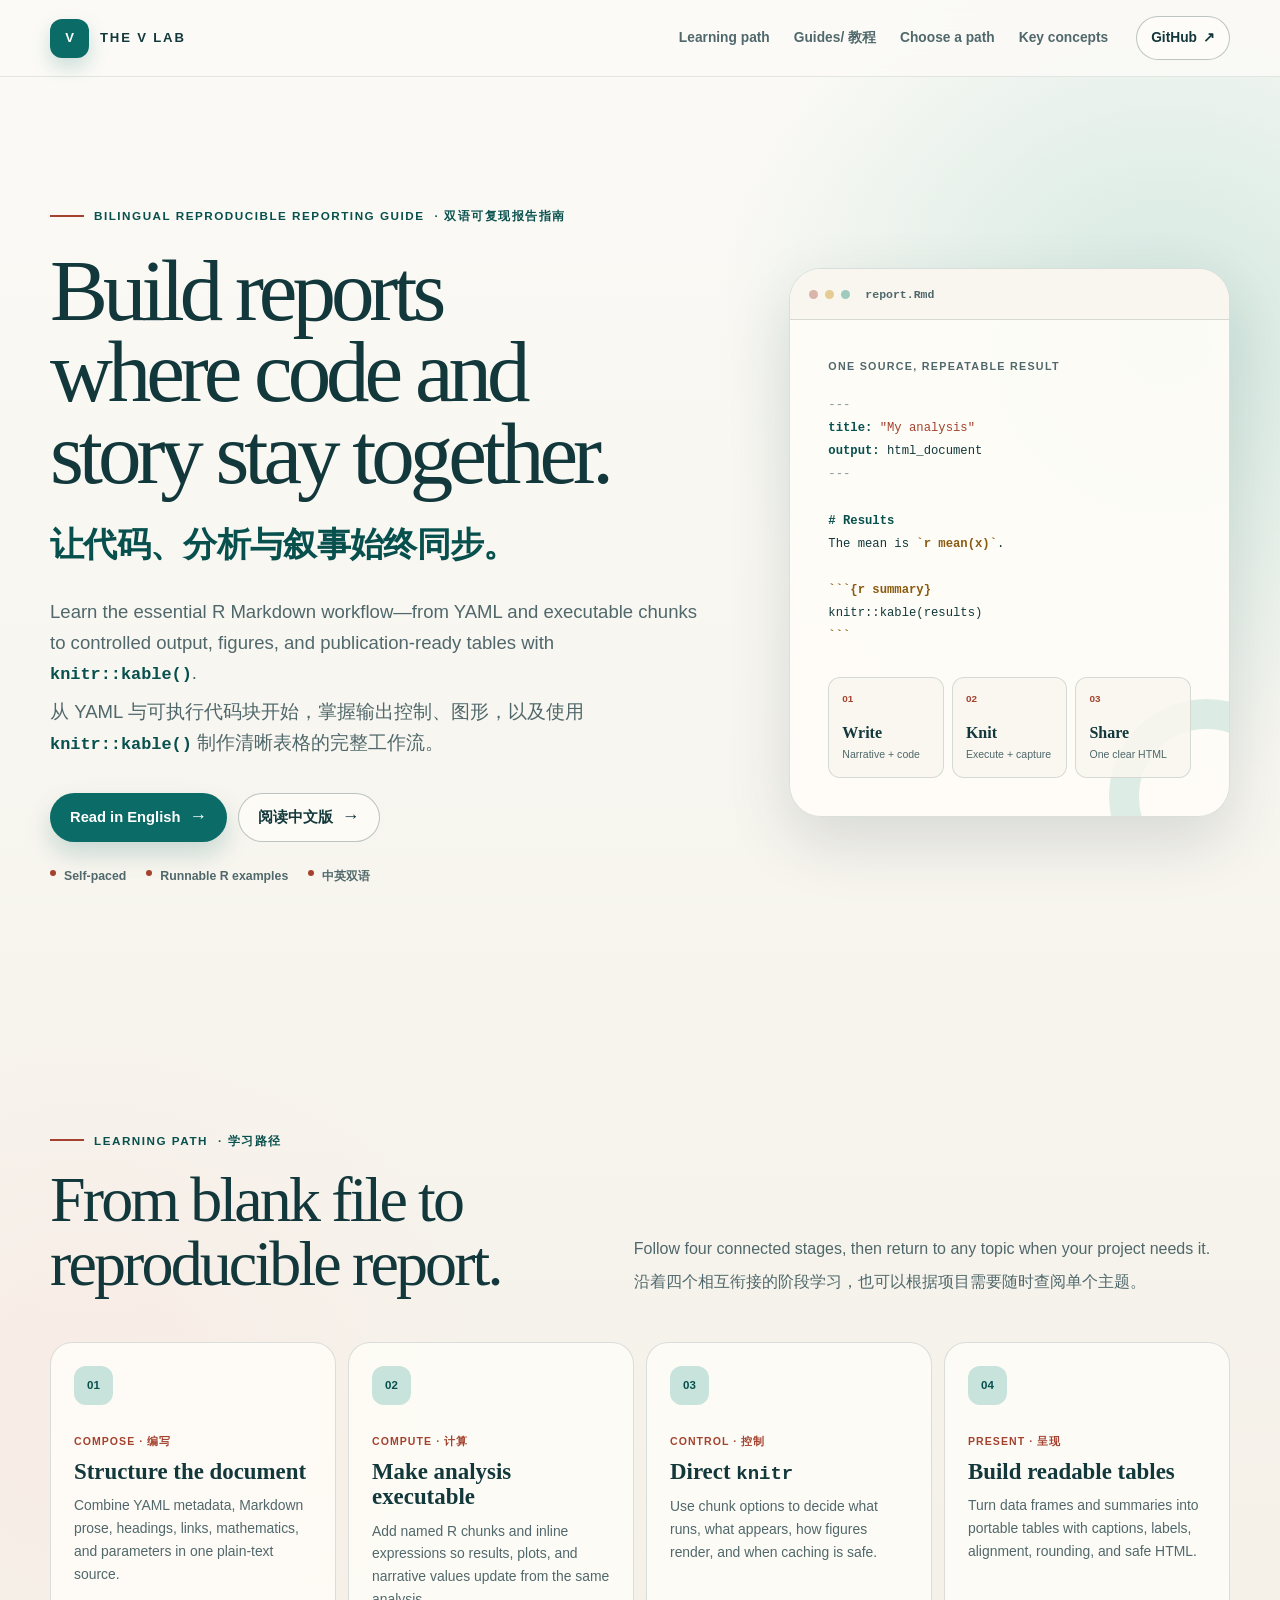
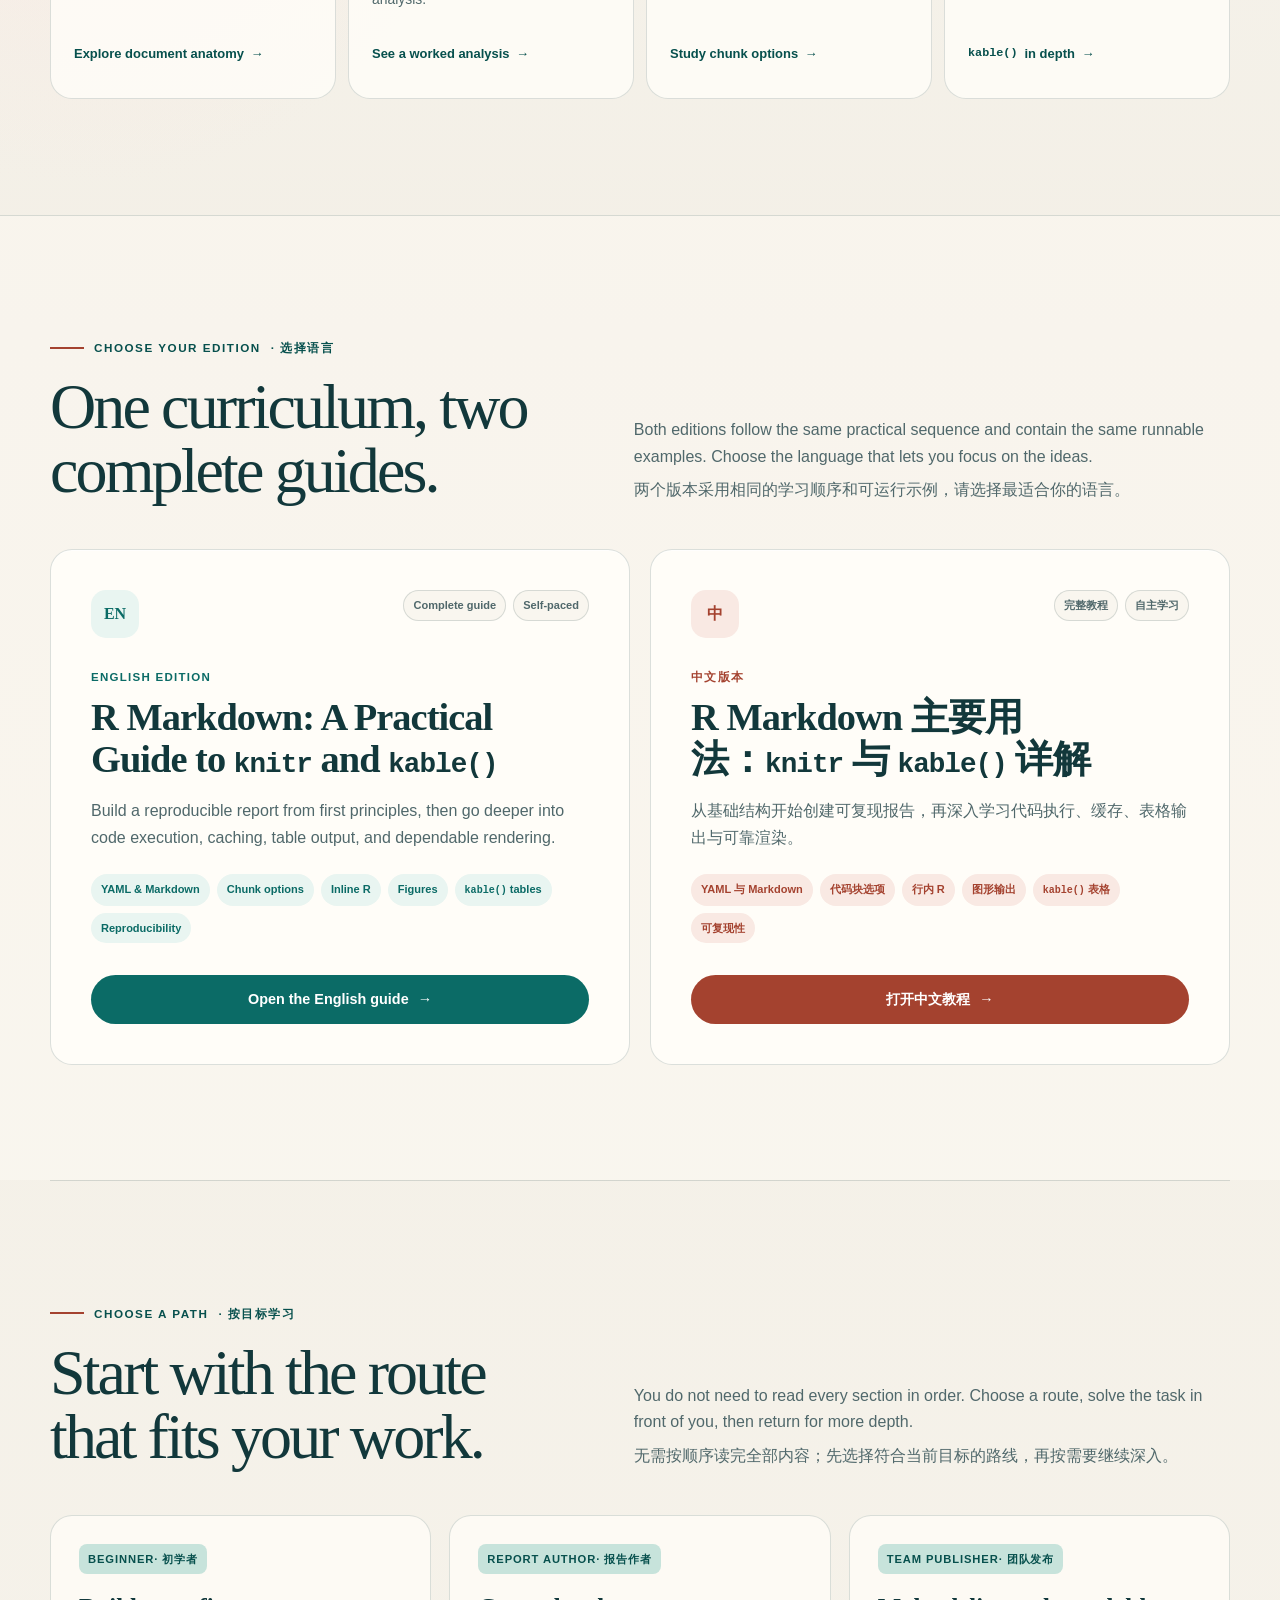
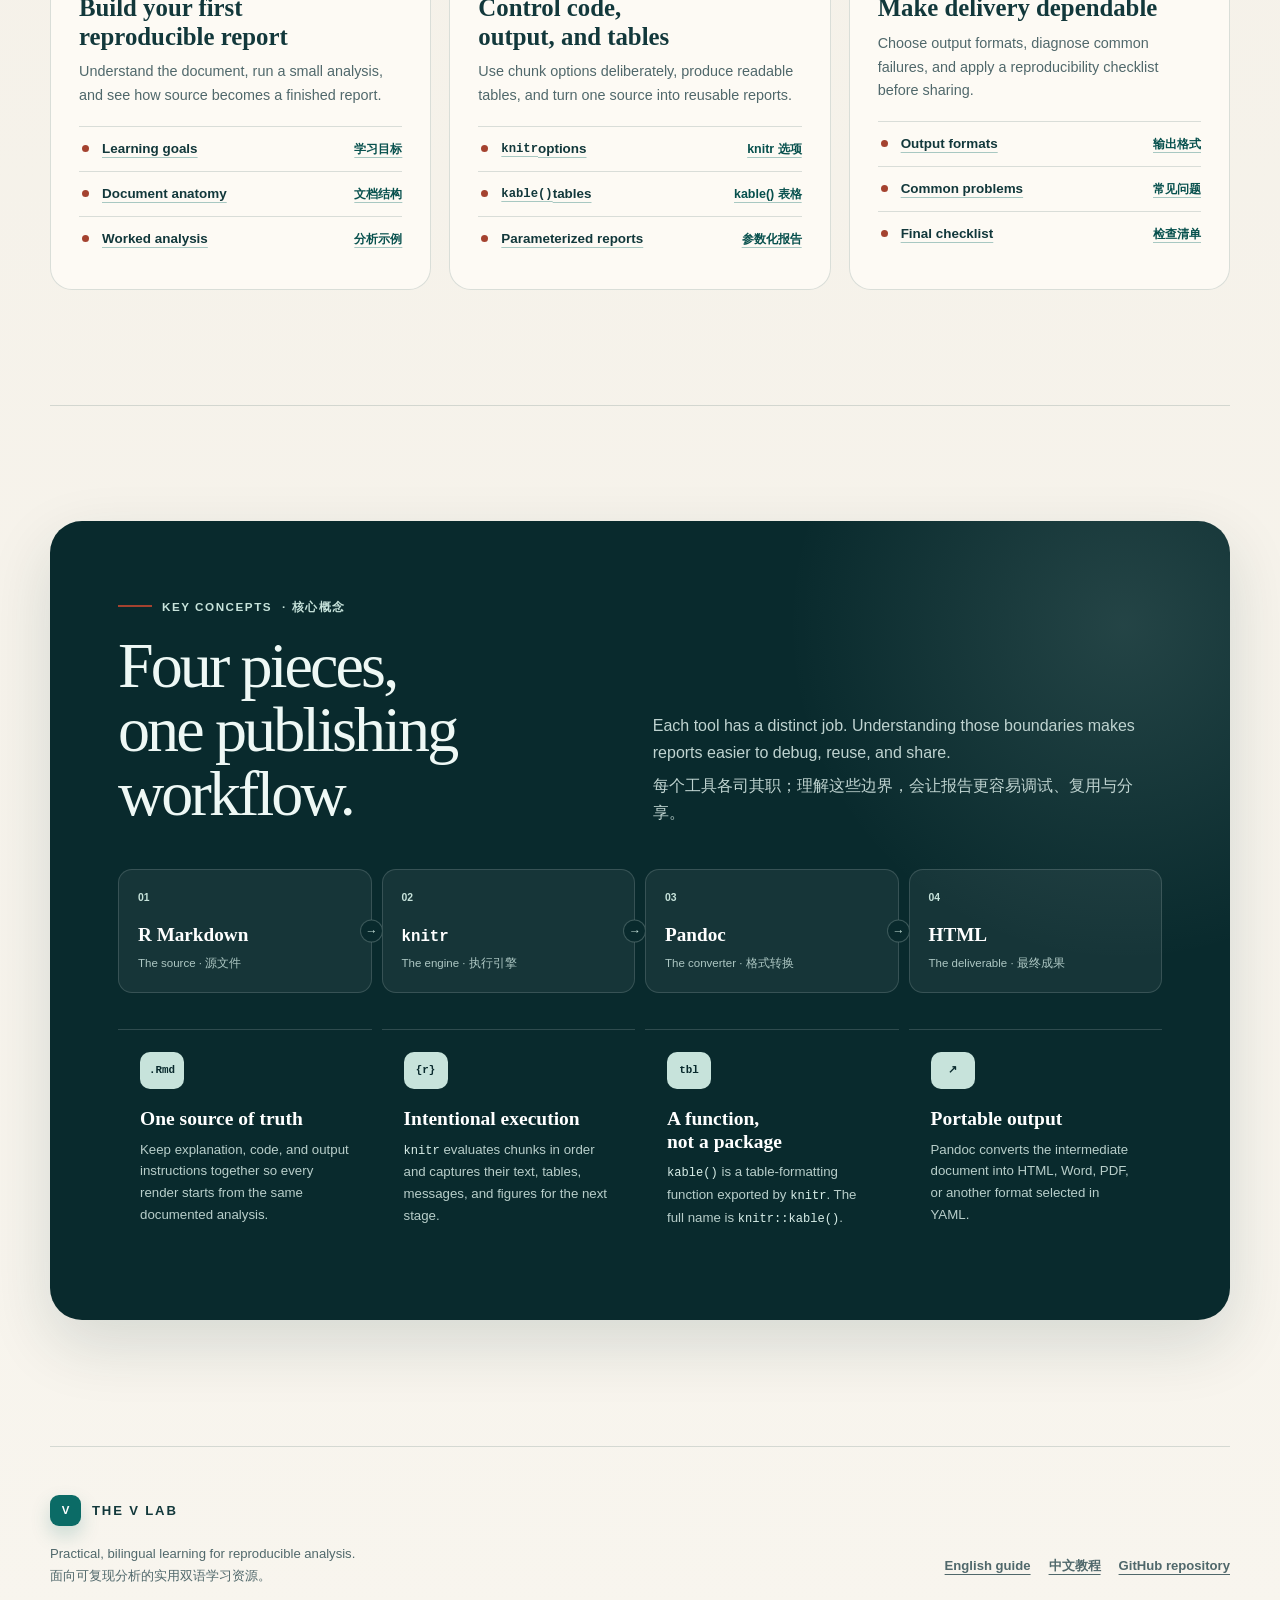
==== commit 5f990f5b: "Align site styling with Statistics Study" ====
--- a/index.html
+++ b/index.html
@@ -4,6 +4,7 @@
   <meta charset="utf-8">
   <meta name="viewport" content="width=device-width, initial-scale=1">
   <meta name="description" content="A bilingual R Markdown learning hub from The V Lab, with practical guides to reproducible reports, knitr, and knitr::kable().">
+  <meta name="author" content="The V Lab">
   <meta name="theme-color" content="#12383b">
   <meta name="color-scheme" content="light">
 
@@ -42,6 +43,7 @@
       <nav class="main-nav" aria-label="Main navigation">
         <a href="#learning-path">Learning path</a>
         <a href="#guides">Guides <span lang="zh-CN">/ 教程</span></a>
+        <a href="#choose-a-track">Choose a path</a>
         <a href="#concepts">Key concepts</a>
       </nav>
 
@@ -218,6 +220,54 @@
       </div>
     </section>
 
+    <section class="section shell" id="choose-a-track" aria-labelledby="tracks-title">
+      <div class="section-intro">
+        <div>
+          <p class="section-kicker">Choose a path <span lang="zh-CN">· 按目标学习</span></p>
+          <h2 id="tracks-title">Start with the route that fits your work.</h2>
+        </div>
+        <p>
+          You do not need to read every section in order. Choose a route, solve the task in front of you, then return for more depth.
+          <span lang="zh-CN">无需按顺序读完全部内容；先选择符合当前目标的路线，再按需要继续深入。</span>
+        </p>
+      </div>
+
+      <div class="track-grid">
+        <article class="track-card">
+          <span class="track-label">Beginner <span lang="zh-CN">· 初学者</span></span>
+          <h3>Build your first reproducible report</h3>
+          <p>Understand the document, run a small analysis, and see how source becomes a finished report.</p>
+          <ol class="track-route">
+            <li><a href="r_markdown_guide_en.html#learning-goals">Learning goals</a><a class="track-zh" href="r_markdown_guide_zh.html#学习目标" lang="zh-CN">学习目标</a></li>
+            <li><a href="r_markdown_guide_en.html#anatomy-of-an-.rmd-file">Document anatomy</a><a class="track-zh" href="r_markdown_guide_zh.html#rmd-文件的组成" lang="zh-CN">文档结构</a></li>
+            <li><a href="r_markdown_guide_en.html#a-small-reproducible-analysis">Worked analysis</a><a class="track-zh" href="r_markdown_guide_zh.html#一个可复现的小型分析" lang="zh-CN">分析示例</a></li>
+          </ol>
+        </article>
+
+        <article class="track-card">
+          <span class="track-label">Report author <span lang="zh-CN">· 报告作者</span></span>
+          <h3>Control code, output, and tables</h3>
+          <p>Use chunk options deliberately, produce readable tables, and turn one source into reusable reports.</p>
+          <ol class="track-route">
+            <li><a href="r_markdown_guide_en.html#knitr-in-depth"><code>knitr</code> options</a><a class="track-zh" href="r_markdown_guide_zh.html#深入理解-knitr" lang="zh-CN">knitr 选项</a></li>
+            <li><a href="r_markdown_guide_en.html#knitrkable-in-depth"><code>kable()</code> tables</a><a class="track-zh" href="r_markdown_guide_zh.html#深入理解-knitrkable" lang="zh-CN">kable() 表格</a></li>
+            <li><a href="r_markdown_guide_en.html#parameterized-reports">Parameterized reports</a><a class="track-zh" href="r_markdown_guide_zh.html#参数化报告" lang="zh-CN">参数化报告</a></li>
+          </ol>
+        </article>
+
+        <article class="track-card">
+          <span class="track-label">Team publisher <span lang="zh-CN">· 团队发布</span></span>
+          <h3>Make delivery dependable</h3>
+          <p>Choose output formats, diagnose common failures, and apply a reproducibility checklist before sharing.</p>
+          <ol class="track-route">
+            <li><a href="r_markdown_guide_en.html#output-formats-and-references">Output formats</a><a class="track-zh" href="r_markdown_guide_zh.html#输出格式与引用文献" lang="zh-CN">输出格式</a></li>
+            <li><a href="r_markdown_guide_en.html#common-problems-and-practical-rules">Common problems</a><a class="track-zh" href="r_markdown_guide_zh.html#常见问题与实用规则" lang="zh-CN">常见问题</a></li>
+            <li><a href="r_markdown_guide_en.html#reproducibility-checklist">Final checklist</a><a class="track-zh" href="r_markdown_guide_zh.html#可复现性检查清单" lang="zh-CN">检查清单</a></li>
+          </ol>
+        </article>
+      </div>
+    </section>
+
     <section class="section shell concepts-wrap" id="concepts" aria-labelledby="concepts-title">
       <div class="concepts-panel">
         <div class="concepts-header">
--- a/styles.css
+++ b/styles.css
@@ -1,9 +1,9 @@
 :root {
   --ink: #12383b;
   --ink-deep: #092a2d;
-  --ink-soft: #526b6d;
+  --ink-soft: #50686b;
   --paper: #f3efe6;
-  --paper-deep: #e9e1d3;
+  --paper-deep: #ebe4d7;
   --surface: #fffdf8;
   --surface-soft: #f9f6ef;
   --teal: #0b6b66;
@@ -349,7 +349,7 @@
   border-radius: var(--radius-lg);
   background: rgba(255, 253, 248, 0.90);
   box-shadow: var(--shadow-lg);
-  transform: rotate(1.2deg);
+  transform: none;
 }
 
 .document-preview::after {
@@ -537,7 +537,7 @@
 
 .path-step {
   display: flex;
-  min-height: 340px;
+  min-height: 300px;
   flex-direction: column;
   padding: 23px;
   border: 1px solid var(--line);
@@ -625,7 +625,7 @@
   --guide-accent: var(--teal);
   --guide-pale: var(--mint-pale);
   display: flex;
-  min-height: 500px;
+  min-height: 430px;
   flex-direction: column;
   padding: clamp(27px, 4vw, 40px);
   border: 1px solid var(--line);
@@ -751,6 +751,96 @@
 .guide-link:hover {
   filter: brightness(0.90);
   transform: translateY(-2px);
+}
+
+.track-grid {
+  display: grid;
+  grid-template-columns: repeat(3, minmax(0, 1fr));
+  gap: 18px;
+}
+
+.track-card {
+  padding: 28px;
+  border: 1px solid var(--line);
+  border-radius: var(--radius-md);
+  background: rgba(255, 253, 248, 0.76);
+  transition: transform 160ms ease, border-color 160ms ease, box-shadow 160ms ease;
+}
+
+.track-card:hover,
+.track-card:focus-within {
+  border-color: rgba(11, 107, 102, 0.42);
+  box-shadow: var(--shadow-sm);
+  transform: translateY(-3px);
+}
+
+.track-label {
+  display: inline-flex;
+  margin-bottom: 20px;
+  padding: 6px 9px;
+  border-radius: 8px;
+  color: var(--teal-dark);
+  background: var(--mint);
+  font-size: 0.7rem;
+  font-weight: 900;
+  letter-spacing: 0.08em;
+  text-transform: uppercase;
+}
+
+.track-card h3 {
+  margin-bottom: 9px;
+  font-family: Georgia, "Times New Roman", "Songti SC", serif;
+  font-size: 1.55rem;
+  font-weight: 600;
+  line-height: 1.15;
+}
+
+.track-card p {
+  color: var(--ink-soft);
+  font-size: 0.9rem;
+}
+
+.track-route {
+  margin: 18px 0 0;
+  padding: 0;
+  list-style: none;
+}
+
+.track-route li {
+  position: relative;
+  display: grid;
+  grid-template-columns: minmax(0, 1fr) auto;
+  gap: 10px;
+  align-items: center;
+  padding-left: 23px;
+  border-top: 1px solid var(--line);
+  font-size: 0.84rem;
+  font-weight: 760;
+}
+
+.track-route li::before {
+  position: absolute;
+  top: 18px;
+  left: 3px;
+  width: 7px;
+  height: 7px;
+  border-radius: 50%;
+  content: "";
+  background: var(--coral);
+}
+
+.track-route a {
+  display: inline-flex;
+  min-height: 44px;
+  align-items: center;
+  text-decoration-color: rgba(11, 107, 102, 0.35);
+  text-underline-offset: 4px;
+}
+
+.track-route .track-zh {
+  color: var(--teal-dark);
+  font-size: 0.78rem;
+  white-space: nowrap;
 }
 
 .concepts-wrap {
@@ -1006,6 +1096,10 @@
     grid-template-columns: 1fr;
   }
 
+  .track-grid {
+    grid-template-columns: 1fr;
+  }
+
   .guide-card {
     min-height: auto;
   }
@@ -1092,6 +1186,10 @@
   .concept-grid,
   .concept-flow {
     grid-template-columns: 1fr;
+  }
+
+  .track-card {
+    padding: 24px 21px;
   }
 
   .path-step {
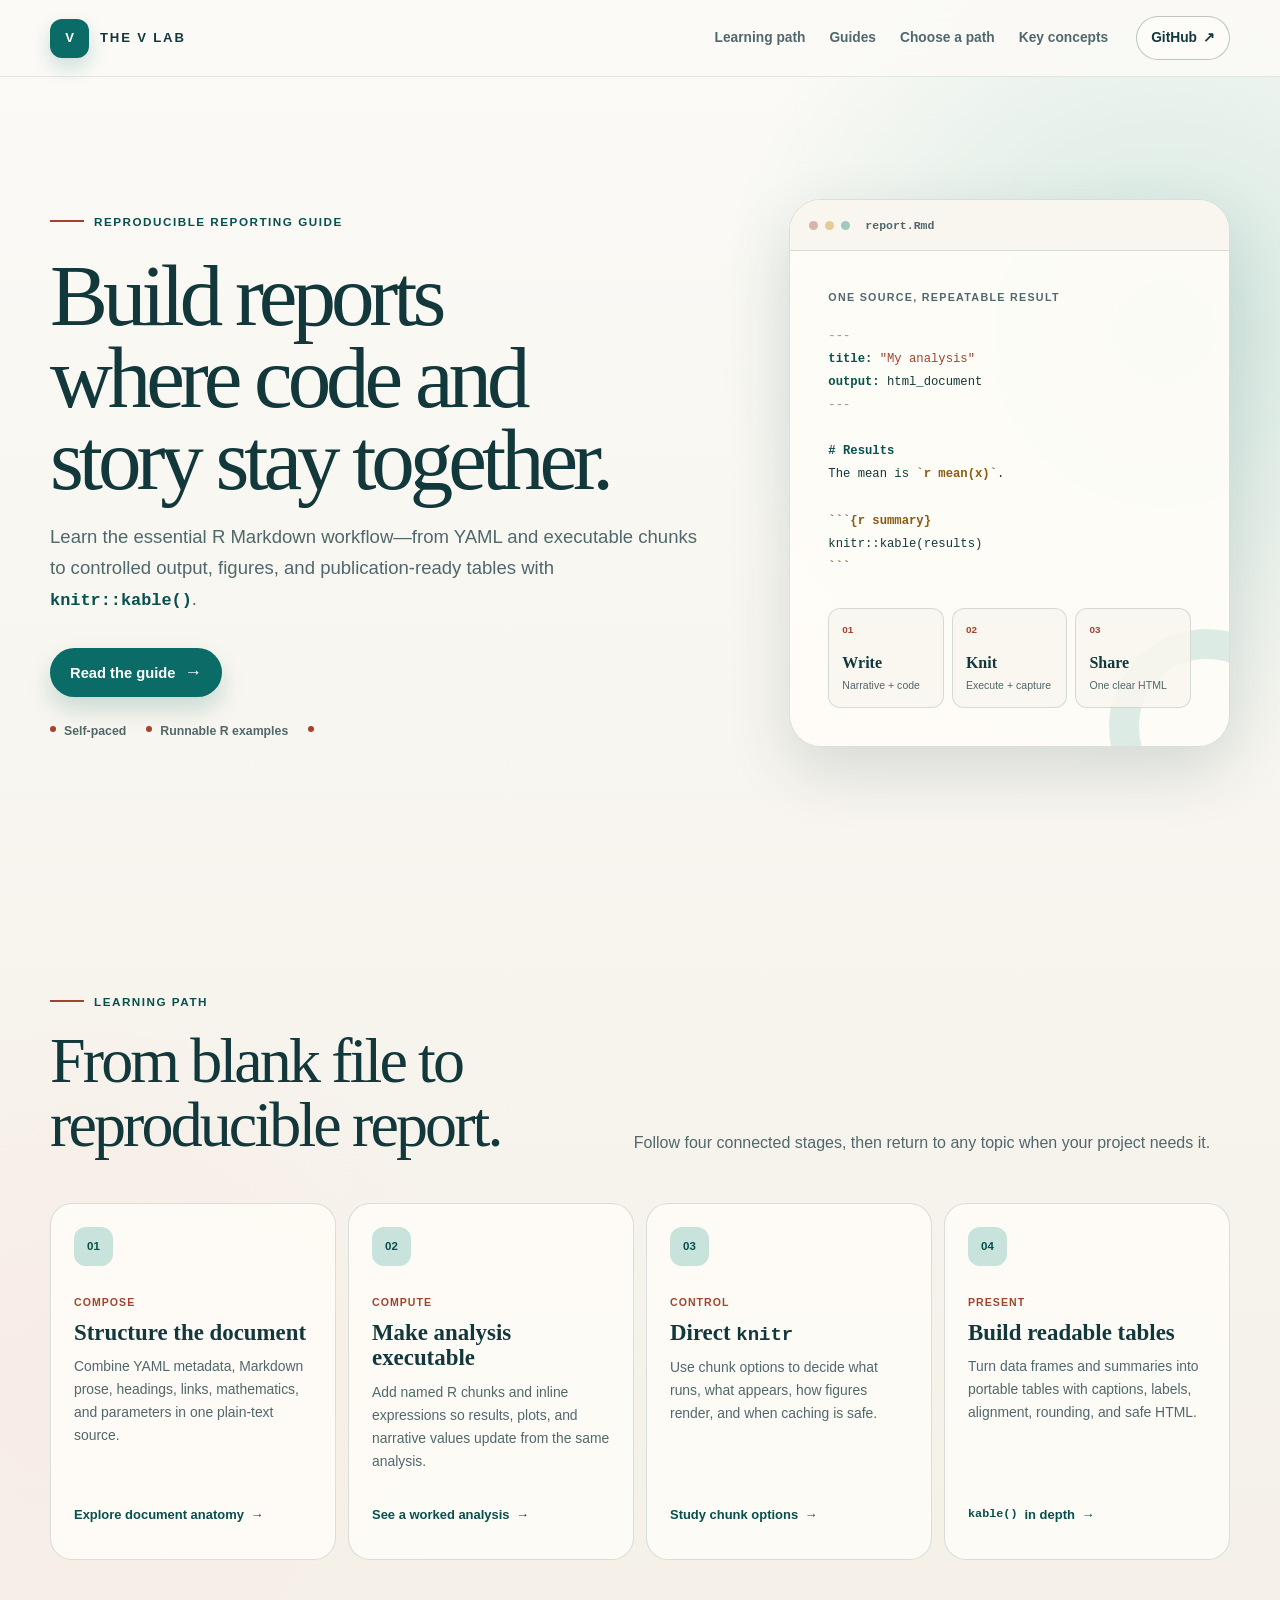
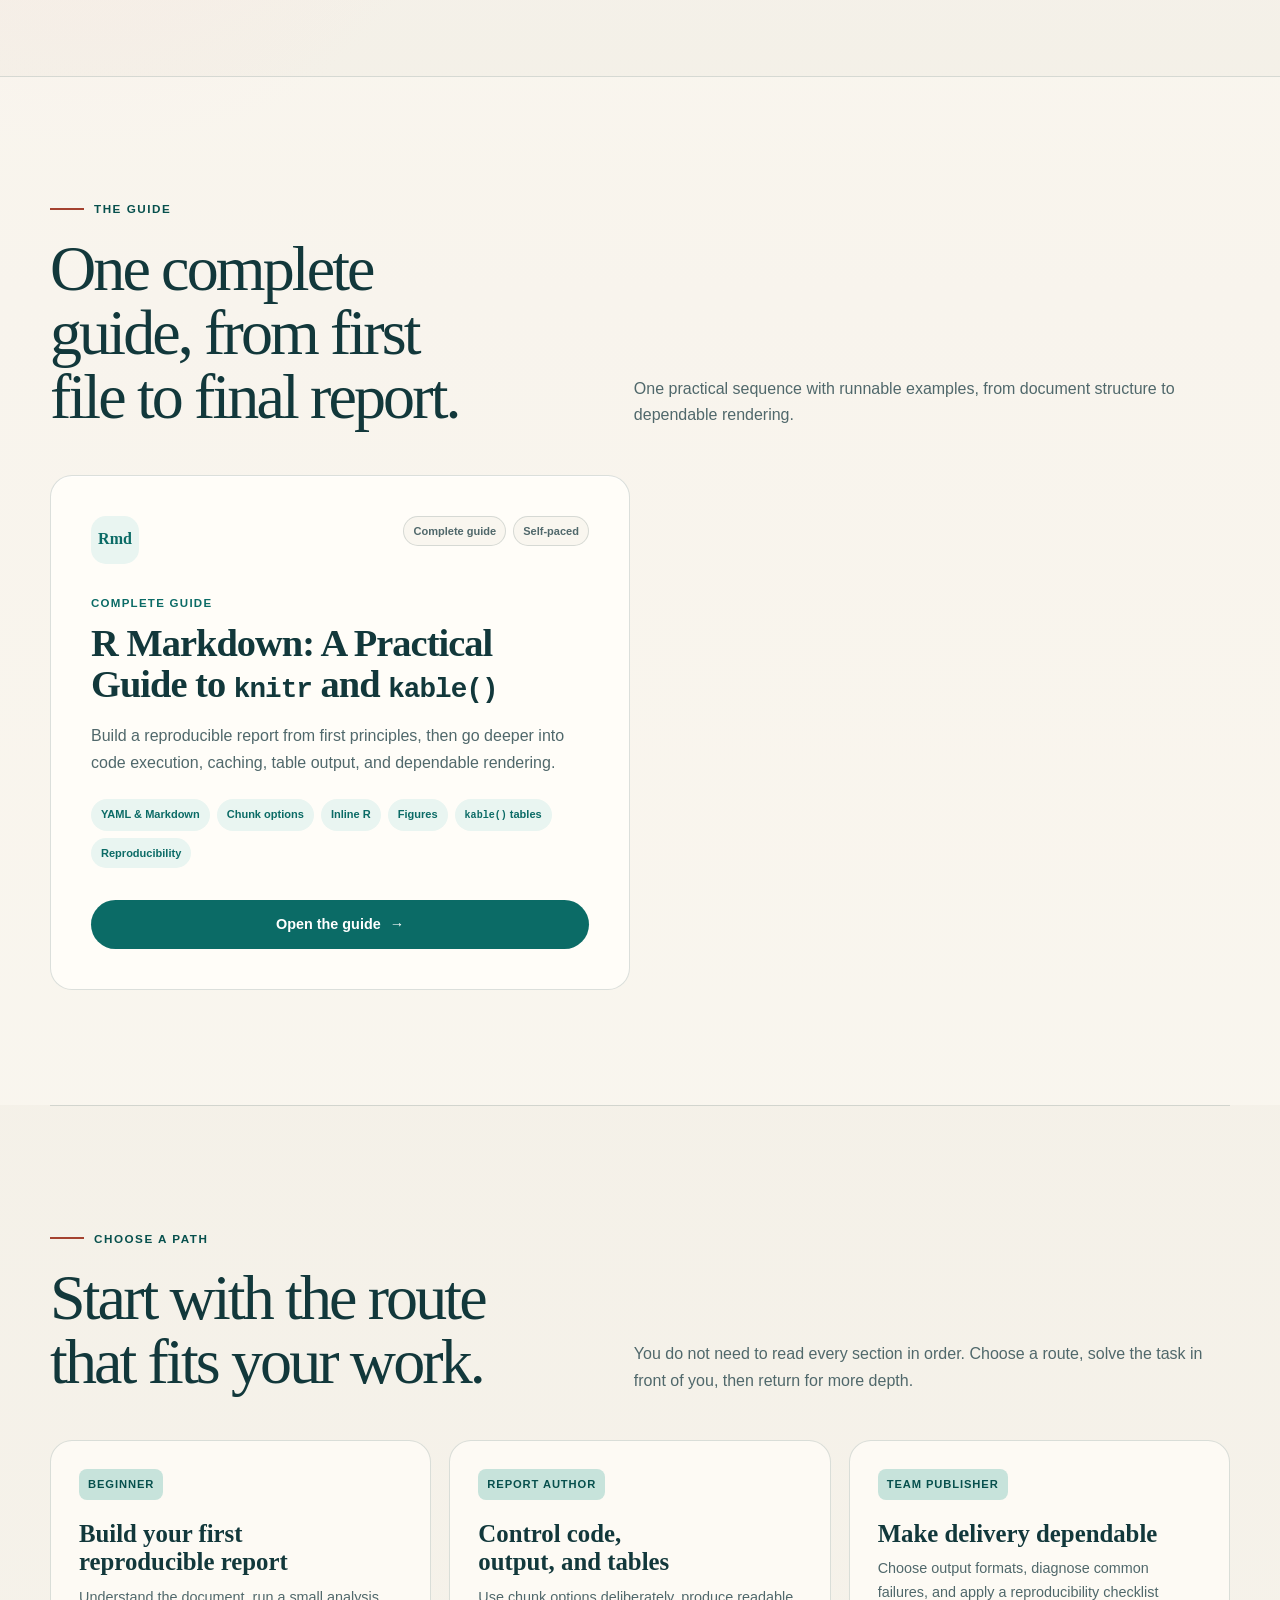
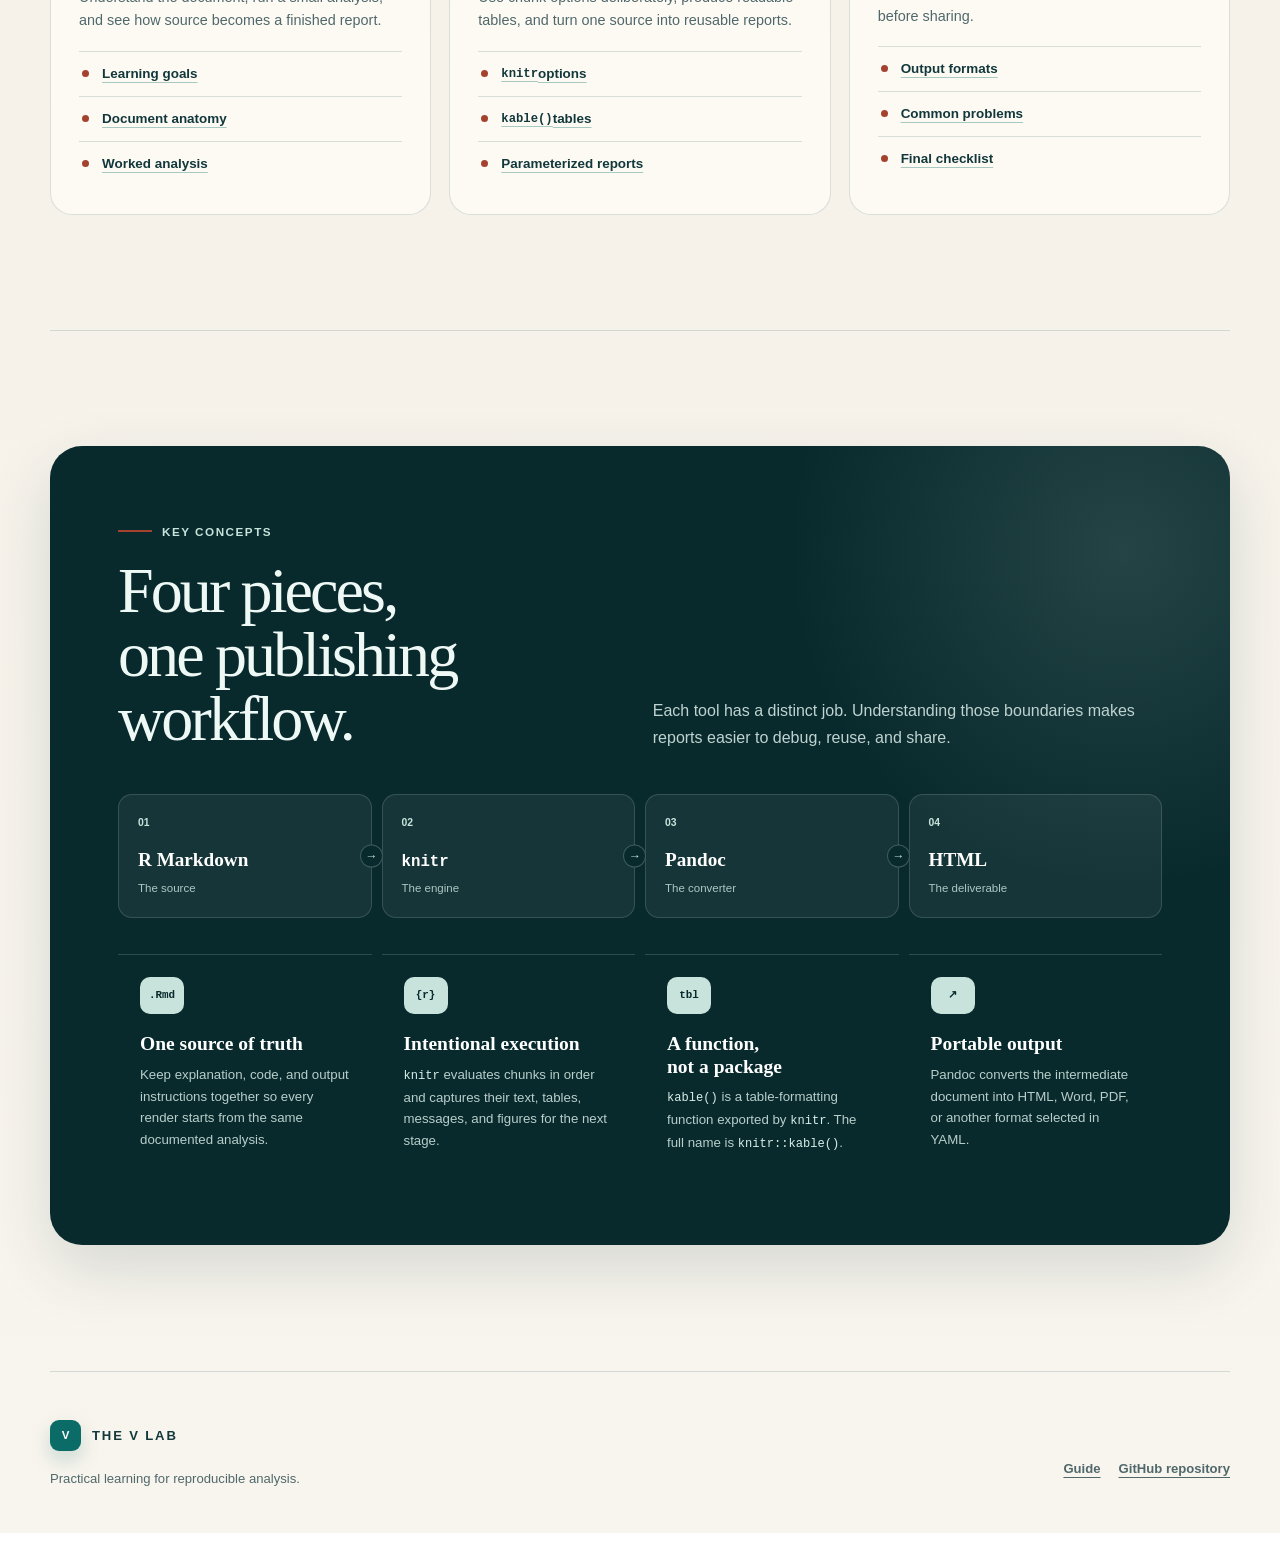
==== commit c5306ce0: "Publish English-only learning pages Remove the Chinese pages and language switchers from the site; C" ====
--- a/index.html
+++ b/index.html
@@ -1,93 +1,81 @@
-<!doctype html>
+<!DOCTYPE html>
+
 <html lang="en">
 <head>
-  <meta charset="utf-8">
-  <meta name="viewport" content="width=device-width, initial-scale=1">
-  <meta name="description" content="A bilingual R Markdown learning hub from The V Lab, with practical guides to reproducible reports, knitr, and knitr::kable().">
-  <meta name="author" content="The V Lab">
-  <meta name="theme-color" content="#12383b">
-  <meta name="color-scheme" content="light">
-
-  <link rel="canonical" href="https://laboratoirev.github.io/RMarkdown_Skills/">
-  <link rel="stylesheet" href="styles.css">
-
-  <meta property="og:type" content="website">
-  <meta property="og:site_name" content="The V Lab">
-  <meta property="og:title" content="R Markdown Learning Hub | The V Lab">
-  <meta property="og:description" content="Learn to combine narrative, R code, results, figures, and clear tables in one reproducible report—in English or Chinese.">
-  <meta property="og:url" content="https://laboratoirev.github.io/RMarkdown_Skills/">
-  <meta property="og:image" content="https://laboratoirev.github.io/RMarkdown_Skills/og.png">
-  <meta property="og:image:width" content="1200">
-  <meta property="og:image:height" content="630">
-  <meta property="og:image:alt" content="The V Lab R Markdown Learning Hub">
-
-  <meta name="twitter:card" content="summary_large_image">
-  <meta name="twitter:title" content="R Markdown Learning Hub | The V Lab">
-  <meta name="twitter:description" content="A bilingual practical guide to R Markdown, knitr, and knitr::kable().">
-  <meta name="twitter:image" content="https://laboratoirev.github.io/RMarkdown_Skills/og.png">
-
-  <title>R Markdown Learning Hub | The V Lab</title>
+<meta charset="utf-8"/>
+<meta content="width=device-width, initial-scale=1" name="viewport"/>
+<meta content="An R Markdown learning hub from The V Lab, with practical guides to reproducible reports, knitr, and knitr::kable()." name="description"/>
+<meta content="The V Lab" name="author"/>
+<meta content="#12383b" name="theme-color"/>
+<meta content="light" name="color-scheme"/>
+<link href="https://laboratoirev.github.io/RMarkdown_Skills/" rel="canonical"/>
+<link href="styles.css" rel="stylesheet"/>
+<meta content="website" property="og:type"/>
+<meta content="The V Lab" property="og:site_name"/>
+<meta content="R Markdown Learning Hub | The V Lab" property="og:title"/>
+<meta content="Learn to combine narrative, R code, results, figures, and clear tables in one reproducible report." property="og:description"/>
+<meta content="https://laboratoirev.github.io/RMarkdown_Skills/" property="og:url"/>
+<meta content="https://laboratoirev.github.io/RMarkdown_Skills/og.png" property="og:image"/>
+<meta content="1200" property="og:image:width"/>
+<meta content="630" property="og:image:height"/>
+<meta content="The V Lab R Markdown Learning Hub" property="og:image:alt"/>
+<meta content="summary_large_image" name="twitter:card"/>
+<meta content="R Markdown Learning Hub | The V Lab" name="twitter:title"/>
+<meta content="A practical guide to R Markdown, knitr, and knitr::kable()." name="twitter:description"/>
+<meta content="https://laboratoirev.github.io/RMarkdown_Skills/og.png" name="twitter:image"/>
+<title>R Markdown Learning Hub | The V Lab</title>
 </head>
 <body>
-  <a class="skip-link" href="#main-content">
-    Skip to learning content <span lang="zh-CN">/ 跳到学习内容</span>
-  </a>
-
-  <div class="header-wrap">
-    <header class="site-header shell">
-      <a class="brand" href="index.html" aria-label="The V Lab R Markdown Learning Hub home" aria-current="page">
-        <span class="brand-mark" aria-hidden="true">V</span>
-        <span>The V Lab</span>
-      </a>
-
-      <nav class="main-nav" aria-label="Main navigation">
-        <a href="#learning-path">Learning path</a>
-        <a href="#guides">Guides <span lang="zh-CN">/ 教程</span></a>
-        <a href="#choose-a-track">Choose a path</a>
-        <a href="#concepts">Key concepts</a>
-      </nav>
-
-      <a class="repo-link" href="https://github.com/LaboratoireV/RMarkdown_Skills" aria-label="View the R Markdown Skills repository on GitHub">
+<a class="skip-link" href="#main-content">
+    Skip to learning content 
+</a>
+<div class="header-wrap">
+<header class="site-header shell">
+<a aria-current="page" aria-label="The V Lab R Markdown Learning Hub home" class="brand" href="index.html">
+<span aria-hidden="true" class="brand-mark">V</span>
+<span>The V Lab</span>
+</a>
+<nav aria-label="Main navigation" class="main-nav">
+<a href="#learning-path">Learning path</a>
+<a href="#guides">Guides </a>
+<a href="#choose-a-track">Choose a path</a>
+<a href="#concepts">Key concepts</a>
+</nav>
+<a aria-label="View the R Markdown Skills repository on GitHub" class="repo-link" href="https://github.com/LaboratoireV/RMarkdown_Skills">
         GitHub <span aria-hidden="true">↗</span>
-      </a>
-    </header>
-  </div>
-
-  <main id="main-content" tabindex="-1">
-    <section class="hero shell" aria-labelledby="page-title">
-      <div class="hero-copy-wrap">
-        <p class="eyebrow">Bilingual reproducible reporting guide <span lang="zh-CN">· 双语可复现报告指南</span></p>
-        <h1 id="page-title">Build reports where code and story stay together.</h1>
-        <p class="hero-zh" lang="zh-CN">让代码、分析与叙事始终同步。</p>
-        <p class="hero-copy">
+</a>
+</header>
+</div>
+<main id="main-content" tabindex="-1">
+<section aria-labelledby="page-title" class="hero shell">
+<div class="hero-copy-wrap">
+<p class="eyebrow">Reproducible reporting guide </p>
+<h1 id="page-title">Build reports where code and story stay together.</h1>
+
+<p class="hero-copy">
           Learn the essential R Markdown workflow—from YAML and executable chunks to controlled output, figures, and publication-ready tables with <code>knitr::kable()</code>.
-          <span lang="zh-CN">从 YAML 与可执行代码块开始，掌握输出控制、图形，以及使用 <code>knitr::kable()</code> 制作清晰表格的完整工作流。</span>
-        </p>
-
-        <div class="hero-actions" aria-label="Choose a guide language">
-          <a class="button button-primary" href="r_markdown_guide_en.html" hreflang="en">
-            Read in English <span class="arrow" aria-hidden="true">→</span>
-          </a>
-          <a class="button button-secondary" href="r_markdown_guide_zh.html" hreflang="zh-CN" lang="zh-CN">
-            阅读中文版 <span class="arrow" aria-hidden="true">→</span>
-          </a>
-        </div>
-
-        <ul class="hero-notes" aria-label="Guide highlights">
-          <li>Self-paced</li>
-          <li>Runnable R examples</li>
-          <li><span lang="zh-CN">中英双语</span></li>
-        </ul>
-      </div>
-
-      <aside class="document-preview" aria-label="An R Markdown document moving from source to finished report">
-        <div class="preview-toolbar" aria-hidden="true">
-          <span></span><span></span><span></span>
-          <strong>report.Rmd</strong>
-        </div>
-        <div class="preview-body">
-          <p class="preview-label">ONE SOURCE, REPEATABLE RESULT</p>
-          <pre aria-label="Example R Markdown source"><code><span class="code-muted">---</span>
+          
+</p>
+<div aria-label="Start the guide" class="hero-actions">
+<a class="button button-primary" href="r_markdown_guide_en.html">
+            Read the guide <span aria-hidden="true" class="arrow">→</span>
+</a>
+
+</div>
+<ul aria-label="Guide highlights" class="hero-notes">
+<li>Self-paced</li>
+<li>Runnable R examples</li>
+<li></li>
+</ul>
+</div>
+<aside aria-label="An R Markdown document moving from source to finished report" class="document-preview">
+<div aria-hidden="true" class="preview-toolbar">
+<span></span><span></span><span></span>
+<strong>report.Rmd</strong>
+</div>
+<div class="preview-body">
+<p class="preview-label">ONE SOURCE, REPEATABLE RESULT</p>
+<pre aria-label="Example R Markdown source"><code><span class="code-muted">---</span>
 <span class="code-key">title:</span> <span class="code-value">"My analysis"</span>
 <span class="code-key">output:</span> html_document
 <span class="code-muted">---</span>
@@ -98,252 +86,213 @@
 <span class="code-chunk">```{r summary}</span>
 knitr::kable(results)
 <span class="code-chunk">```</span></code></pre>
-
-          <ol class="render-route" aria-label="Rendering workflow">
-            <li><span>01</span><strong>Write</strong><small>Narrative + code</small></li>
-            <li><span>02</span><strong>Knit</strong><small>Execute + capture</small></li>
-            <li><span>03</span><strong>Share</strong><small>One clear HTML</small></li>
-          </ol>
-        </div>
-      </aside>
-    </section>
-
-    <section class="section shell" id="learning-path" aria-labelledby="path-title">
-      <div class="section-intro">
-        <div>
-          <p class="section-kicker">Learning path <span lang="zh-CN">· 学习路径</span></p>
-          <h2 id="path-title">From blank file to reproducible report.</h2>
-        </div>
-        <p>
+<ol aria-label="Rendering workflow" class="render-route">
+<li><span>01</span><strong>Write</strong><small>Narrative + code</small></li>
+<li><span>02</span><strong>Knit</strong><small>Execute + capture</small></li>
+<li><span>03</span><strong>Share</strong><small>One clear HTML</small></li>
+</ol>
+</div>
+</aside>
+</section>
+<section aria-labelledby="path-title" class="section shell" id="learning-path">
+<div class="section-intro">
+<div>
+<p class="section-kicker">Learning path </p>
+<h2 id="path-title">From blank file to reproducible report.</h2>
+</div>
+<p>
           Follow four connected stages, then return to any topic when your project needs it.
-          <span lang="zh-CN">沿着四个相互衔接的阶段学习，也可以根据项目需要随时查阅单个主题。</span>
-        </p>
-      </div>
-
-      <ol class="path-grid">
-        <li class="path-step">
-          <span class="step-number">01</span>
-          <p class="step-action">Compose <span lang="zh-CN">· 编写</span></p>
-          <h3>Structure the document</h3>
-          <p>Combine YAML metadata, Markdown prose, headings, links, mathematics, and parameters in one plain-text source.</p>
-          <a class="step-link" href="r_markdown_guide_en.html#anatomy-of-an-.rmd-file">Explore document anatomy <span aria-hidden="true">→</span></a>
-        </li>
-
-        <li class="path-step">
-          <span class="step-number">02</span>
-          <p class="step-action">Compute <span lang="zh-CN">· 计算</span></p>
-          <h3>Make analysis executable</h3>
-          <p>Add named R chunks and inline expressions so results, plots, and narrative values update from the same analysis.</p>
-          <a class="step-link" href="r_markdown_guide_en.html#a-small-reproducible-analysis">See a worked analysis <span aria-hidden="true">→</span></a>
-        </li>
-
-        <li class="path-step">
-          <span class="step-number">03</span>
-          <p class="step-action">Control <span lang="zh-CN">· 控制</span></p>
-          <h3>Direct <code>knitr</code></h3>
-          <p>Use chunk options to decide what runs, what appears, how figures render, and when caching is safe.</p>
-          <a class="step-link" href="r_markdown_guide_en.html#knitr-in-depth">Study chunk options <span aria-hidden="true">→</span></a>
-        </li>
-
-        <li class="path-step">
-          <span class="step-number">04</span>
-          <p class="step-action">Present <span lang="zh-CN">· 呈现</span></p>
-          <h3>Build readable tables</h3>
-          <p>Turn data frames and summaries into portable tables with captions, labels, alignment, rounding, and safe HTML.</p>
-          <a class="step-link" href="r_markdown_guide_en.html#knitrkable-in-depth"><code>kable()</code> in depth <span aria-hidden="true">→</span></a>
-        </li>
-      </ol>
-    </section>
-
-    <section class="section guide-section" id="guides" aria-labelledby="guides-title">
-      <div class="shell">
-        <div class="section-intro">
-          <div>
-            <p class="section-kicker">Choose your edition <span lang="zh-CN">· 选择语言</span></p>
-            <h2 id="guides-title">One curriculum, two complete guides.</h2>
-          </div>
-          <p>
-            Both editions follow the same practical sequence and contain the same runnable examples. Choose the language that lets you focus on the ideas.
-            <span lang="zh-CN">两个版本采用相同的学习顺序和可运行示例，请选择最适合你的语言。</span>
-          </p>
-        </div>
-
-        <div class="guide-grid">
-          <article class="guide-card guide-card-en">
-            <div class="guide-topline">
-              <span class="guide-language" aria-hidden="true">EN</span>
-              <div class="guide-meta">
-                <span>Complete guide</span>
-                <span>Self-paced</span>
-              </div>
-            </div>
-            <p class="guide-overline">English edition</p>
-            <h3>R Markdown: A Practical Guide to <code>knitr</code> and <code>kable()</code></h3>
-            <p class="guide-description">Build a reproducible report from first principles, then go deeper into code execution, caching, table output, and dependable rendering.</p>
-            <ul class="topic-list" aria-label="English guide topics">
-              <li>YAML &amp; Markdown</li>
-              <li>Chunk options</li>
-              <li>Inline R</li>
-              <li>Figures</li>
-              <li><code>kable()</code> tables</li>
-              <li>Reproducibility</li>
-            </ul>
-            <a class="guide-link" href="r_markdown_guide_en.html" hreflang="en">
-              Open the English guide <span aria-hidden="true">→</span>
-            </a>
-          </article>
-
-          <article class="guide-card guide-card-zh" lang="zh-CN">
-            <div class="guide-topline">
-              <span class="guide-language" aria-hidden="true">中</span>
-              <div class="guide-meta">
-                <span>完整教程</span>
-                <span>自主学习</span>
-              </div>
-            </div>
-            <p class="guide-overline">中文版本</p>
-            <h3>R Markdown 主要用法：<code>knitr</code> 与 <code>kable()</code> 详解</h3>
-            <p class="guide-description">从基础结构开始创建可复现报告，再深入学习代码执行、缓存、表格输出与可靠渲染。</p>
-            <ul class="topic-list" aria-label="中文教程主题">
-              <li>YAML 与 Markdown</li>
-              <li>代码块选项</li>
-              <li>行内 R</li>
-              <li>图形输出</li>
-              <li><code>kable()</code> 表格</li>
-              <li>可复现性</li>
-            </ul>
-            <a class="guide-link" href="r_markdown_guide_zh.html" hreflang="zh-CN">
-              打开中文教程 <span aria-hidden="true">→</span>
-            </a>
-          </article>
-        </div>
-      </div>
-    </section>
-
-    <section class="section shell" id="choose-a-track" aria-labelledby="tracks-title">
-      <div class="section-intro">
-        <div>
-          <p class="section-kicker">Choose a path <span lang="zh-CN">· 按目标学习</span></p>
-          <h2 id="tracks-title">Start with the route that fits your work.</h2>
-        </div>
-        <p>
+          
+</p>
+</div>
+<ol class="path-grid">
+<li class="path-step">
+<span class="step-number">01</span>
+<p class="step-action">Compose </p>
+<h3>Structure the document</h3>
+<p>Combine YAML metadata, Markdown prose, headings, links, mathematics, and parameters in one plain-text source.</p>
+<a class="step-link" href="r_markdown_guide_en.html#anatomy-of-an-.rmd-file">Explore document anatomy <span aria-hidden="true">→</span></a>
+</li>
+<li class="path-step">
+<span class="step-number">02</span>
+<p class="step-action">Compute </p>
+<h3>Make analysis executable</h3>
+<p>Add named R chunks and inline expressions so results, plots, and narrative values update from the same analysis.</p>
+<a class="step-link" href="r_markdown_guide_en.html#a-small-reproducible-analysis">See a worked analysis <span aria-hidden="true">→</span></a>
+</li>
+<li class="path-step">
+<span class="step-number">03</span>
+<p class="step-action">Control </p>
+<h3>Direct <code>knitr</code></h3>
+<p>Use chunk options to decide what runs, what appears, how figures render, and when caching is safe.</p>
+<a class="step-link" href="r_markdown_guide_en.html#knitr-in-depth">Study chunk options <span aria-hidden="true">→</span></a>
+</li>
+<li class="path-step">
+<span class="step-number">04</span>
+<p class="step-action">Present </p>
+<h3>Build readable tables</h3>
+<p>Turn data frames and summaries into portable tables with captions, labels, alignment, rounding, and safe HTML.</p>
+<a class="step-link" href="r_markdown_guide_en.html#knitrkable-in-depth"><code>kable()</code> in depth <span aria-hidden="true">→</span></a>
+</li>
+</ol>
+</section>
+<section aria-labelledby="guides-title" class="section guide-section" id="guides">
+<div class="shell">
+<div class="section-intro">
+<div>
+<p class="section-kicker">The guide </p>
+<h2 id="guides-title">One complete guide, from first file to final report.</h2>
+</div>
+<p>
+            One practical sequence with runnable examples, from document structure to dependable rendering.
+            
+</p>
+</div>
+<div class="guide-grid">
+<article class="guide-card guide-card-en">
+<div class="guide-topline">
+<span aria-hidden="true" class="guide-language">Rmd</span>
+<div class="guide-meta">
+<span>Complete guide</span>
+<span>Self-paced</span>
+</div>
+</div>
+<p class="guide-overline">Complete guide</p>
+<h3>R Markdown: A Practical Guide to <code>knitr</code> and <code>kable()</code></h3>
+<p class="guide-description">Build a reproducible report from first principles, then go deeper into code execution, caching, table output, and dependable rendering.</p>
+<ul aria-label="Guide topics" class="topic-list">
+<li>YAML &amp; Markdown</li>
+<li>Chunk options</li>
+<li>Inline R</li>
+<li>Figures</li>
+<li><code>kable()</code> tables</li>
+<li>Reproducibility</li>
+</ul>
+<a class="guide-link" href="r_markdown_guide_en.html">
+              Open the guide <span aria-hidden="true">→</span>
+</a>
+</article>
+
+</div>
+</div>
+</section>
+<section aria-labelledby="tracks-title" class="section shell" id="choose-a-track">
+<div class="section-intro">
+<div>
+<p class="section-kicker">Choose a path </p>
+<h2 id="tracks-title">Start with the route that fits your work.</h2>
+</div>
+<p>
           You do not need to read every section in order. Choose a route, solve the task in front of you, then return for more depth.
-          <span lang="zh-CN">无需按顺序读完全部内容；先选择符合当前目标的路线，再按需要继续深入。</span>
-        </p>
-      </div>
-
-      <div class="track-grid">
-        <article class="track-card">
-          <span class="track-label">Beginner <span lang="zh-CN">· 初学者</span></span>
-          <h3>Build your first reproducible report</h3>
-          <p>Understand the document, run a small analysis, and see how source becomes a finished report.</p>
-          <ol class="track-route">
-            <li><a href="r_markdown_guide_en.html#learning-goals">Learning goals</a><a class="track-zh" href="r_markdown_guide_zh.html#学习目标" lang="zh-CN">学习目标</a></li>
-            <li><a href="r_markdown_guide_en.html#anatomy-of-an-.rmd-file">Document anatomy</a><a class="track-zh" href="r_markdown_guide_zh.html#rmd-文件的组成" lang="zh-CN">文档结构</a></li>
-            <li><a href="r_markdown_guide_en.html#a-small-reproducible-analysis">Worked analysis</a><a class="track-zh" href="r_markdown_guide_zh.html#一个可复现的小型分析" lang="zh-CN">分析示例</a></li>
-          </ol>
-        </article>
-
-        <article class="track-card">
-          <span class="track-label">Report author <span lang="zh-CN">· 报告作者</span></span>
-          <h3>Control code, output, and tables</h3>
-          <p>Use chunk options deliberately, produce readable tables, and turn one source into reusable reports.</p>
-          <ol class="track-route">
-            <li><a href="r_markdown_guide_en.html#knitr-in-depth"><code>knitr</code> options</a><a class="track-zh" href="r_markdown_guide_zh.html#深入理解-knitr" lang="zh-CN">knitr 选项</a></li>
-            <li><a href="r_markdown_guide_en.html#knitrkable-in-depth"><code>kable()</code> tables</a><a class="track-zh" href="r_markdown_guide_zh.html#深入理解-knitrkable" lang="zh-CN">kable() 表格</a></li>
-            <li><a href="r_markdown_guide_en.html#parameterized-reports">Parameterized reports</a><a class="track-zh" href="r_markdown_guide_zh.html#参数化报告" lang="zh-CN">参数化报告</a></li>
-          </ol>
-        </article>
-
-        <article class="track-card">
-          <span class="track-label">Team publisher <span lang="zh-CN">· 团队发布</span></span>
-          <h3>Make delivery dependable</h3>
-          <p>Choose output formats, diagnose common failures, and apply a reproducibility checklist before sharing.</p>
-          <ol class="track-route">
-            <li><a href="r_markdown_guide_en.html#output-formats-and-references">Output formats</a><a class="track-zh" href="r_markdown_guide_zh.html#输出格式与引用文献" lang="zh-CN">输出格式</a></li>
-            <li><a href="r_markdown_guide_en.html#common-problems-and-practical-rules">Common problems</a><a class="track-zh" href="r_markdown_guide_zh.html#常见问题与实用规则" lang="zh-CN">常见问题</a></li>
-            <li><a href="r_markdown_guide_en.html#reproducibility-checklist">Final checklist</a><a class="track-zh" href="r_markdown_guide_zh.html#可复现性检查清单" lang="zh-CN">检查清单</a></li>
-          </ol>
-        </article>
-      </div>
-    </section>
-
-    <section class="section shell concepts-wrap" id="concepts" aria-labelledby="concepts-title">
-      <div class="concepts-panel">
-        <div class="concepts-header">
-          <div>
-            <p class="section-kicker section-kicker-light">Key concepts <span lang="zh-CN">· 核心概念</span></p>
-            <h2 id="concepts-title">Four pieces, one publishing workflow.</h2>
-          </div>
-          <p>
+          
+</p>
+</div>
+<div class="track-grid">
+<article class="track-card">
+<span class="track-label">Beginner </span>
+<h3>Build your first reproducible report</h3>
+<p>Understand the document, run a small analysis, and see how source becomes a finished report.</p>
+<ol class="track-route">
+<li><a href="r_markdown_guide_en.html#learning-goals">Learning goals</a></li>
+<li><a href="r_markdown_guide_en.html#anatomy-of-an-.rmd-file">Document anatomy</a></li>
+<li><a href="r_markdown_guide_en.html#a-small-reproducible-analysis">Worked analysis</a></li>
+</ol>
+</article>
+<article class="track-card">
+<span class="track-label">Report author </span>
+<h3>Control code, output, and tables</h3>
+<p>Use chunk options deliberately, produce readable tables, and turn one source into reusable reports.</p>
+<ol class="track-route">
+<li><a href="r_markdown_guide_en.html#knitr-in-depth"><code>knitr</code> options</a></li>
+<li><a href="r_markdown_guide_en.html#knitrkable-in-depth"><code>kable()</code> tables</a></li>
+<li><a href="r_markdown_guide_en.html#parameterized-reports">Parameterized reports</a></li>
+</ol>
+</article>
+<article class="track-card">
+<span class="track-label">Team publisher </span>
+<h3>Make delivery dependable</h3>
+<p>Choose output formats, diagnose common failures, and apply a reproducibility checklist before sharing.</p>
+<ol class="track-route">
+<li><a href="r_markdown_guide_en.html#output-formats-and-references">Output formats</a></li>
+<li><a href="r_markdown_guide_en.html#common-problems-and-practical-rules">Common problems</a></li>
+<li><a href="r_markdown_guide_en.html#reproducibility-checklist">Final checklist</a></li>
+</ol>
+</article>
+</div>
+</section>
+<section aria-labelledby="concepts-title" class="section shell concepts-wrap" id="concepts">
+<div class="concepts-panel">
+<div class="concepts-header">
+<div>
+<p class="section-kicker section-kicker-light">Key concepts </p>
+<h2 id="concepts-title">Four pieces, one publishing workflow.</h2>
+</div>
+<p>
             Each tool has a distinct job. Understanding those boundaries makes reports easier to debug, reuse, and share.
-            <span lang="zh-CN">每个工具各司其职；理解这些边界，会让报告更容易调试、复用与分享。</span>
-          </p>
-        </div>
-
-        <ol class="concept-flow" aria-label="R Markdown publishing pipeline">
-          <li>
-            <span class="concept-number">01</span>
-            <strong>R Markdown</strong>
-            <small>The source <span lang="zh-CN">· 源文件</span></small>
-          </li>
-          <li>
-            <span class="concept-number">02</span>
-            <strong><code>knitr</code></strong>
-            <small>The engine <span lang="zh-CN">· 执行引擎</span></small>
-          </li>
-          <li>
-            <span class="concept-number">03</span>
-            <strong>Pandoc</strong>
-            <small>The converter <span lang="zh-CN">· 格式转换</span></small>
-          </li>
-          <li>
-            <span class="concept-number">04</span>
-            <strong>HTML</strong>
-            <small>The deliverable <span lang="zh-CN">· 最终成果</span></small>
-          </li>
-        </ol>
-
-        <div class="concept-grid">
-          <article class="concept-card">
-            <span class="concept-symbol" aria-hidden="true">.Rmd</span>
-            <h3>One source of truth</h3>
-            <p>Keep explanation, code, and output instructions together so every render starts from the same documented analysis.</p>
-          </article>
-          <article class="concept-card">
-            <span class="concept-symbol" aria-hidden="true">{r}</span>
-            <h3>Intentional execution</h3>
-            <p><code>knitr</code> evaluates chunks in order and captures their text, tables, messages, and figures for the next stage.</p>
-          </article>
-          <article class="concept-card">
-            <span class="concept-symbol" aria-hidden="true">tbl</span>
-            <h3>A function, not a package</h3>
-            <p><code>kable()</code> is a table-formatting function exported by <code>knitr</code>. The full name is <code>knitr::kable()</code>.</p>
-          </article>
-          <article class="concept-card">
-            <span class="concept-symbol" aria-hidden="true">↗</span>
-            <h3>Portable output</h3>
-            <p>Pandoc converts the intermediate document into HTML, Word, PDF, or another format selected in YAML.</p>
-          </article>
-        </div>
-      </div>
-    </section>
-  </main>
-
-  <footer class="site-footer shell">
-    <div>
-      <a class="footer-brand" href="index.html" aria-label="The V Lab R Markdown Learning Hub home">
-        <span class="brand-mark brand-mark-small" aria-hidden="true">V</span>
-        <span>The V Lab</span>
-      </a>
-      <p>Practical, bilingual learning for reproducible analysis.</p>
-      <p lang="zh-CN">面向可复现分析的实用双语学习资源。</p>
-    </div>
-    <nav class="footer-links" aria-label="Footer navigation">
-      <a href="r_markdown_guide_en.html" hreflang="en">English guide</a>
-      <a href="r_markdown_guide_zh.html" hreflang="zh-CN" lang="zh-CN">中文教程</a>
-      <a href="https://github.com/LaboratoireV/RMarkdown_Skills">GitHub repository</a>
-    </nav>
-  </footer>
+            
+</p>
+</div>
+<ol aria-label="R Markdown publishing pipeline" class="concept-flow">
+<li>
+<span class="concept-number">01</span>
+<strong>R Markdown</strong>
+<small>The source </small>
+</li>
+<li>
+<span class="concept-number">02</span>
+<strong><code>knitr</code></strong>
+<small>The engine </small>
+</li>
+<li>
+<span class="concept-number">03</span>
+<strong>Pandoc</strong>
+<small>The converter </small>
+</li>
+<li>
+<span class="concept-number">04</span>
+<strong>HTML</strong>
+<small>The deliverable </small>
+</li>
+</ol>
+<div class="concept-grid">
+<article class="concept-card">
+<span aria-hidden="true" class="concept-symbol">.Rmd</span>
+<h3>One source of truth</h3>
+<p>Keep explanation, code, and output instructions together so every render starts from the same documented analysis.</p>
+</article>
+<article class="concept-card">
+<span aria-hidden="true" class="concept-symbol">{r}</span>
+<h3>Intentional execution</h3>
+<p><code>knitr</code> evaluates chunks in order and captures their text, tables, messages, and figures for the next stage.</p>
+</article>
+<article class="concept-card">
+<span aria-hidden="true" class="concept-symbol">tbl</span>
+<h3>A function, not a package</h3>
+<p><code>kable()</code> is a table-formatting function exported by <code>knitr</code>. The full name is <code>knitr::kable()</code>.</p>
+</article>
+<article class="concept-card">
+<span aria-hidden="true" class="concept-symbol">↗</span>
+<h3>Portable output</h3>
+<p>Pandoc converts the intermediate document into HTML, Word, PDF, or another format selected in YAML.</p>
+</article>
+</div>
+</div>
+</section>
+</main>
+<footer class="site-footer shell">
+<div>
+<a aria-label="The V Lab R Markdown Learning Hub home" class="footer-brand" href="index.html">
+<span aria-hidden="true" class="brand-mark brand-mark-small">V</span>
+<span>The V Lab</span>
+</a>
+<p>Practical learning for reproducible analysis.</p>
+
+</div>
+<nav aria-label="Footer navigation" class="footer-links">
+<a href="r_markdown_guide_en.html">Guide</a>
+
+<a href="https://github.com/LaboratoireV/RMarkdown_Skills">GitHub repository</a>
+</nav>
+</footer>
 </body>
 </html>
